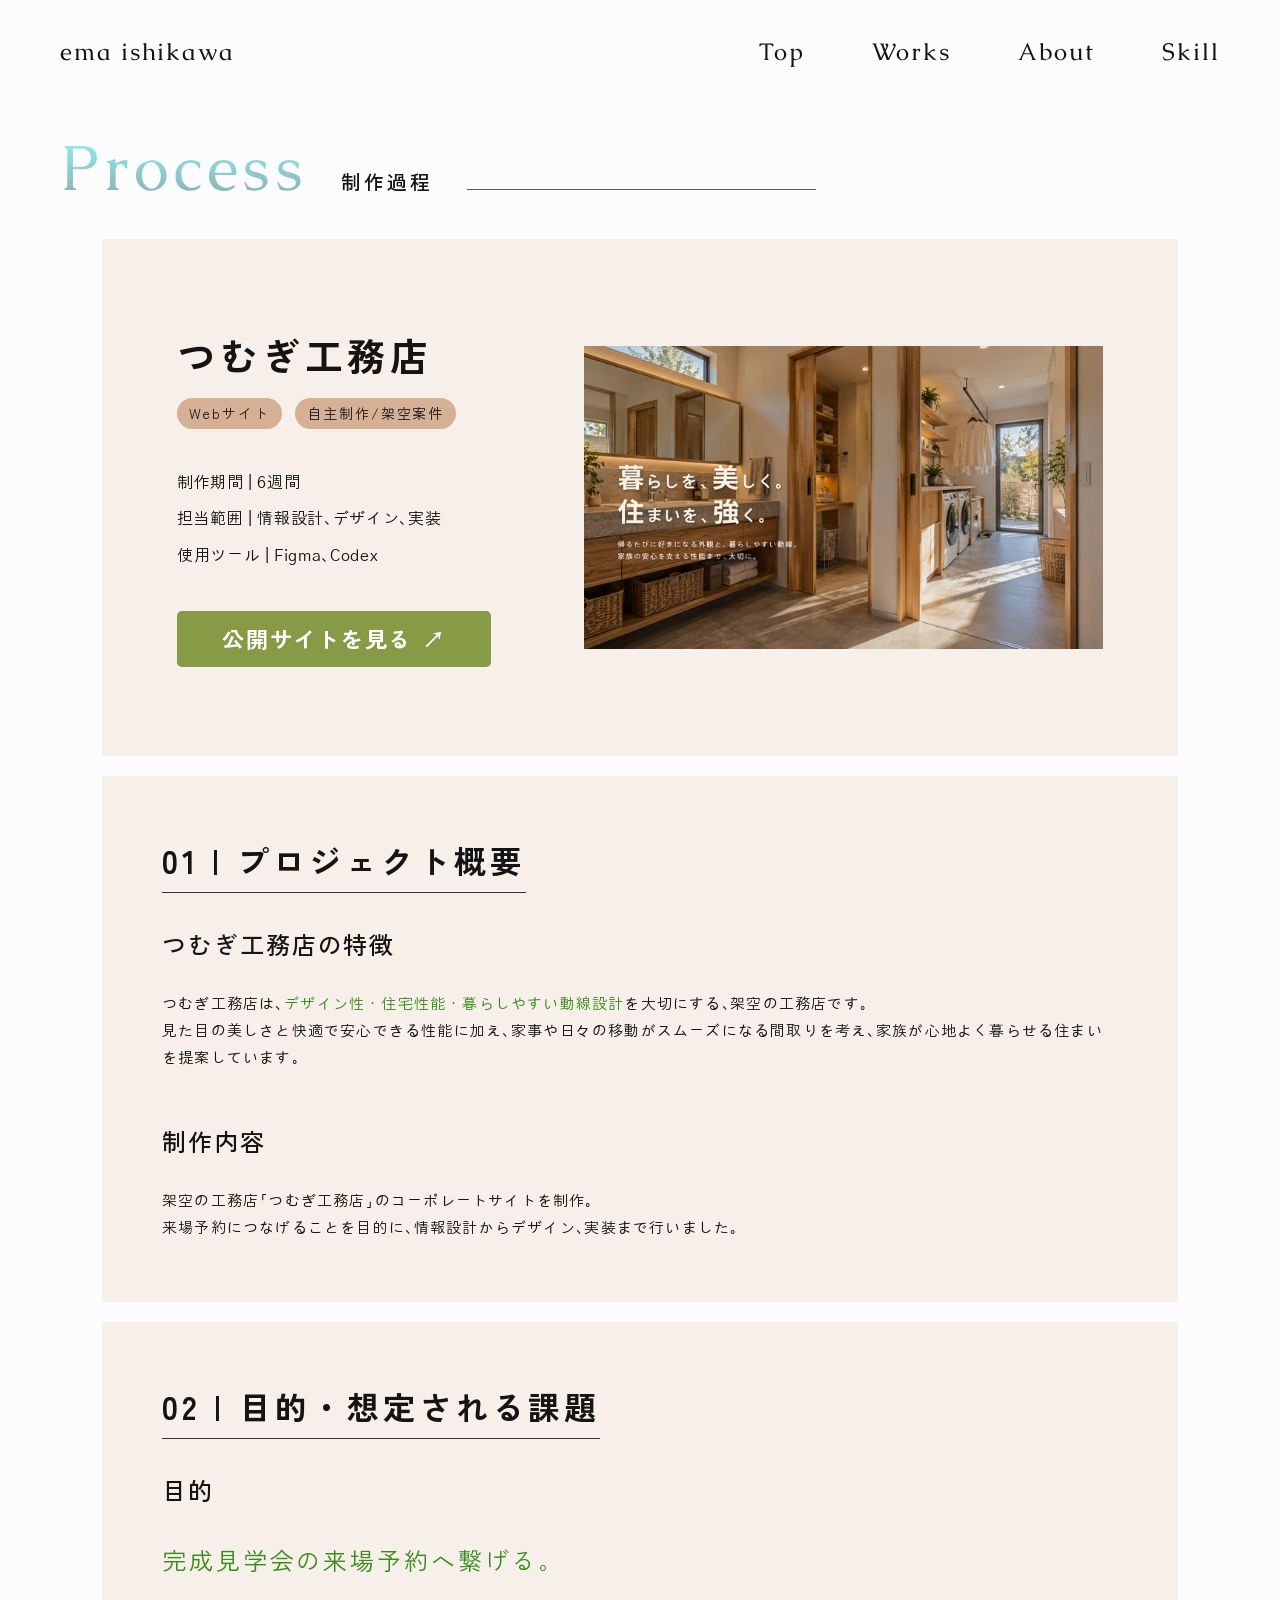
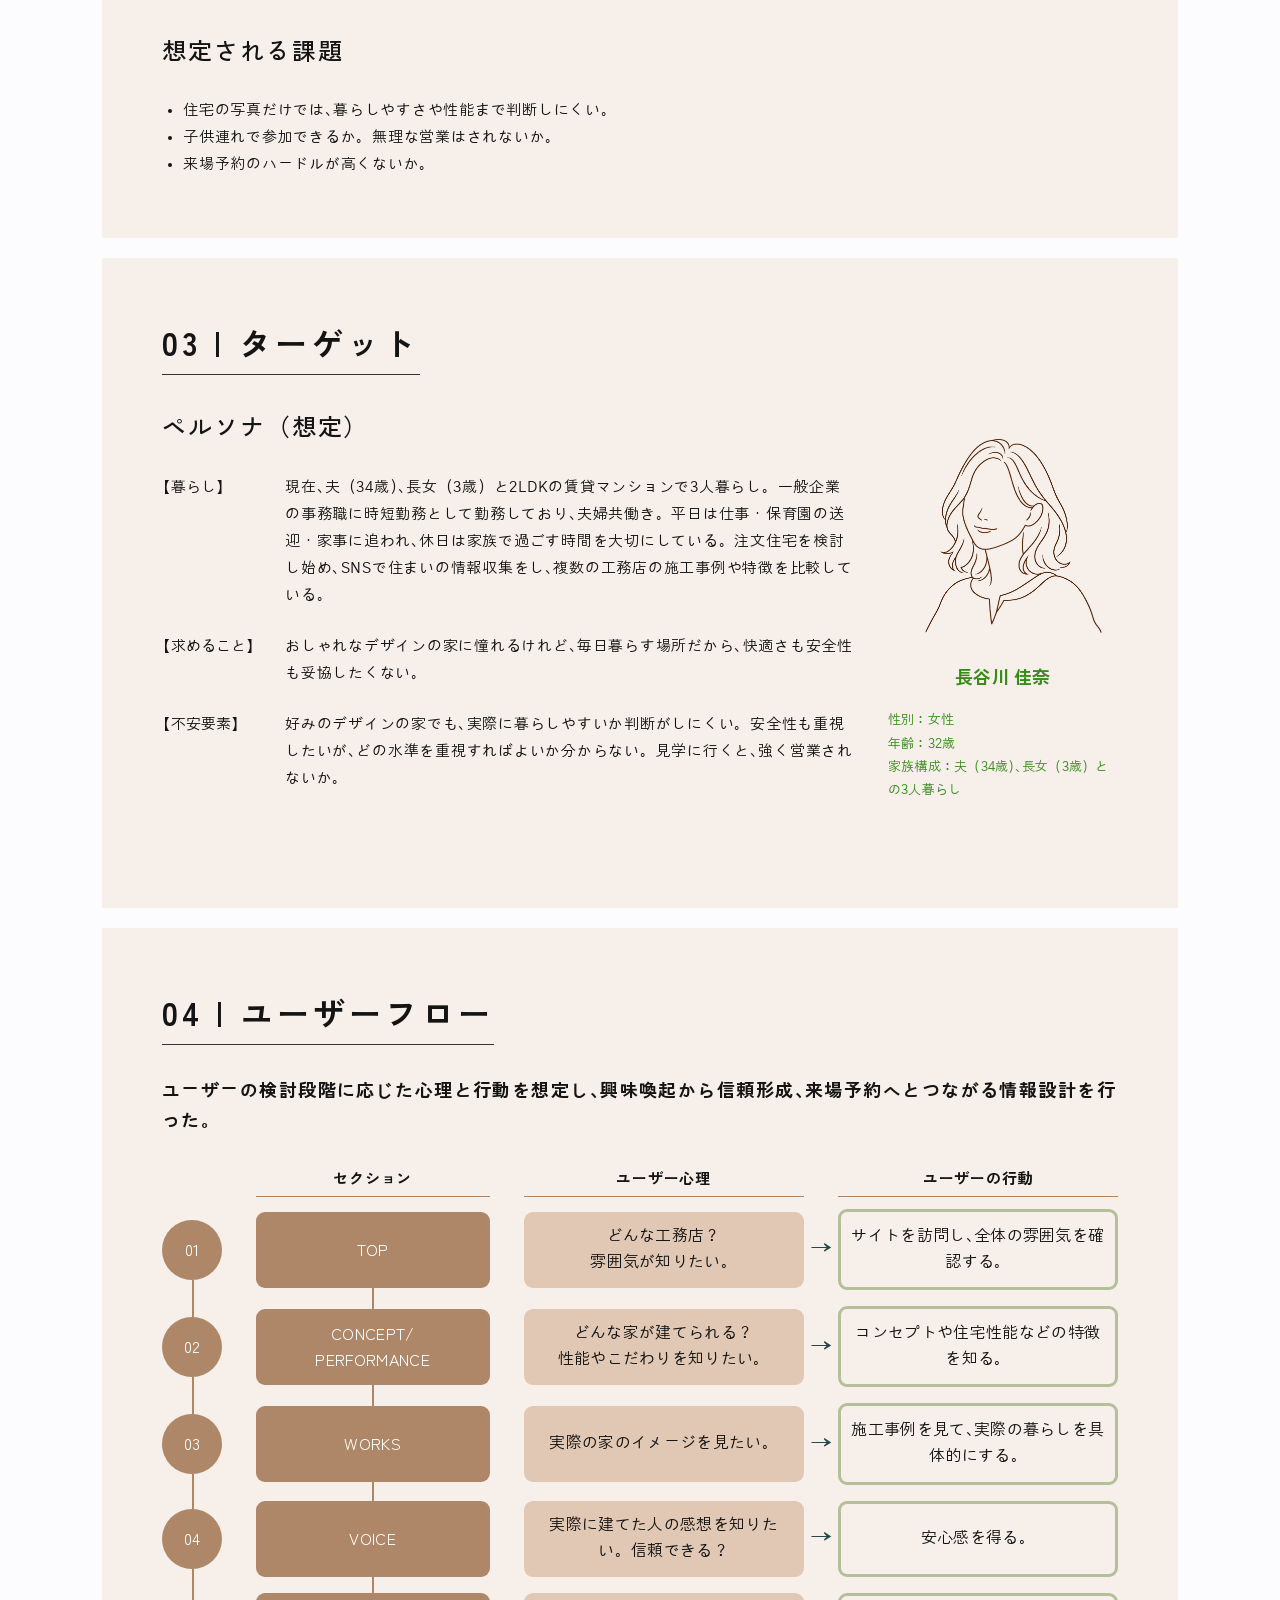
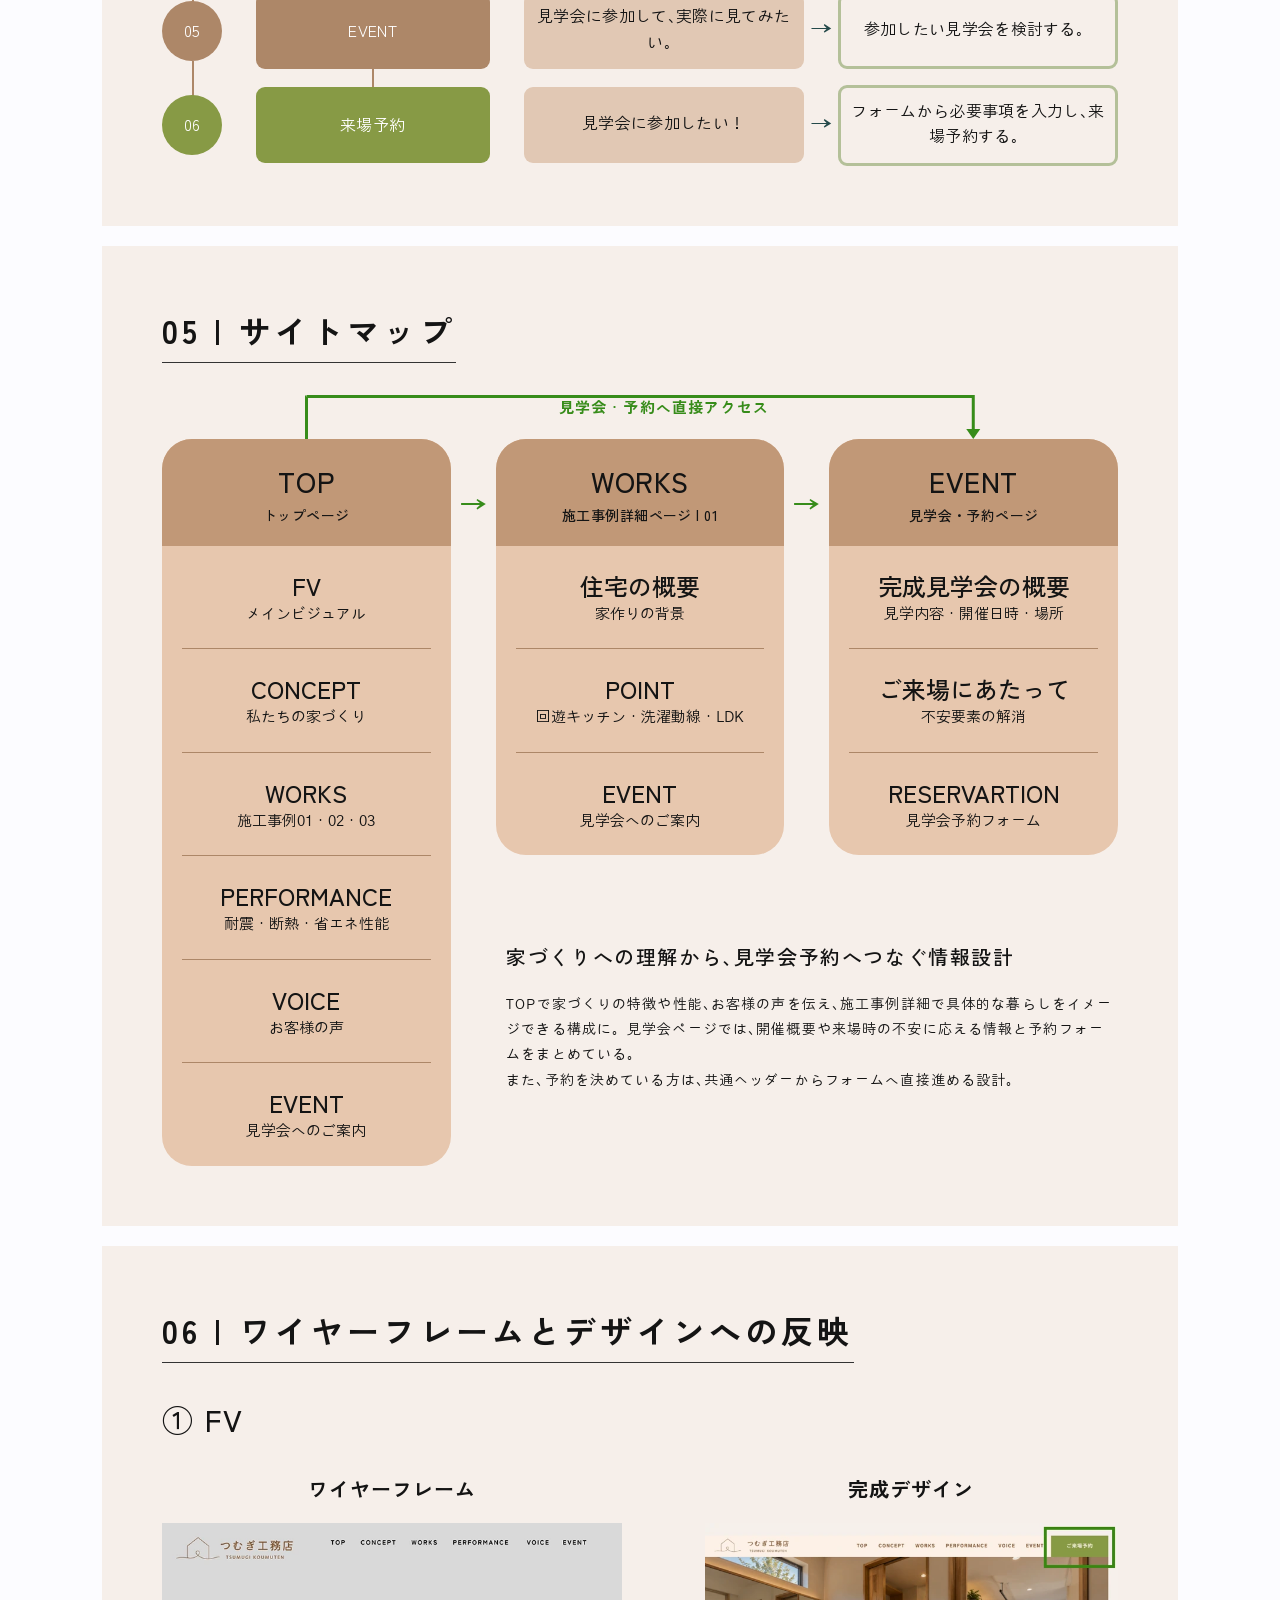
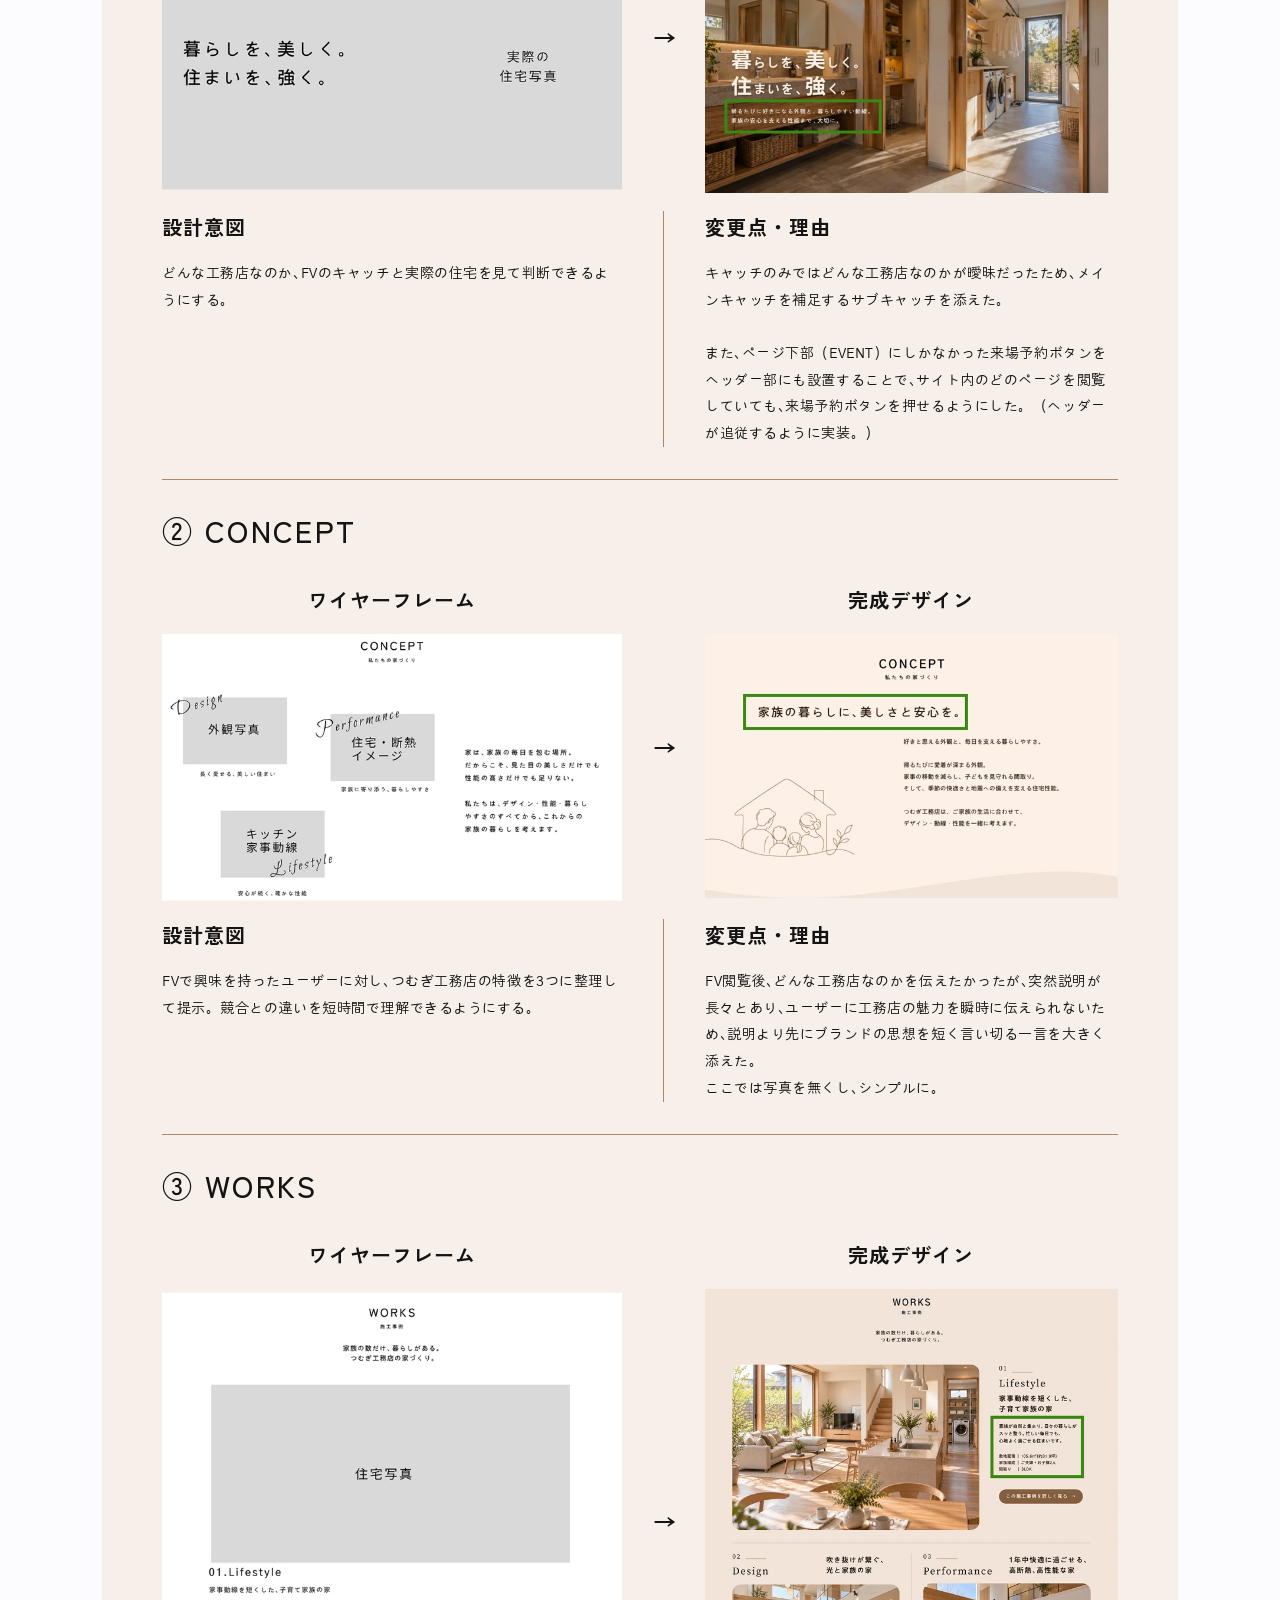
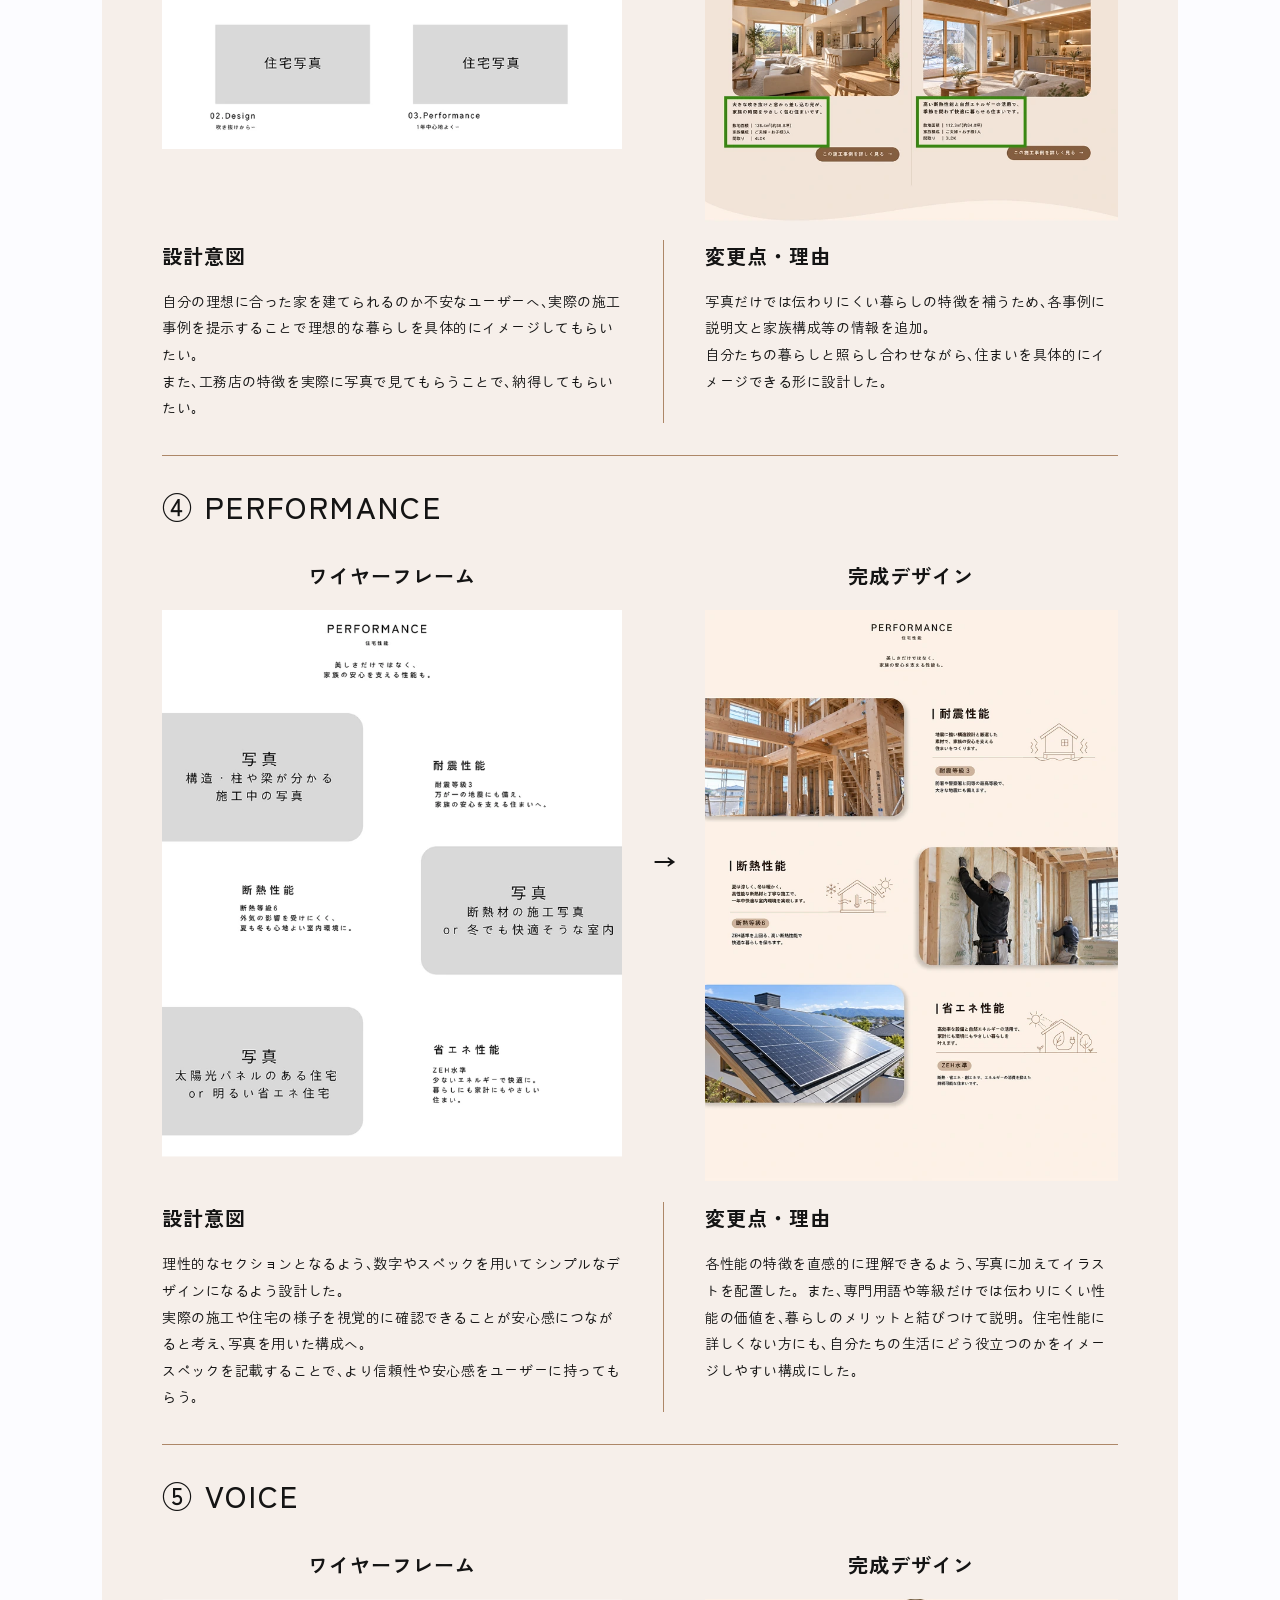
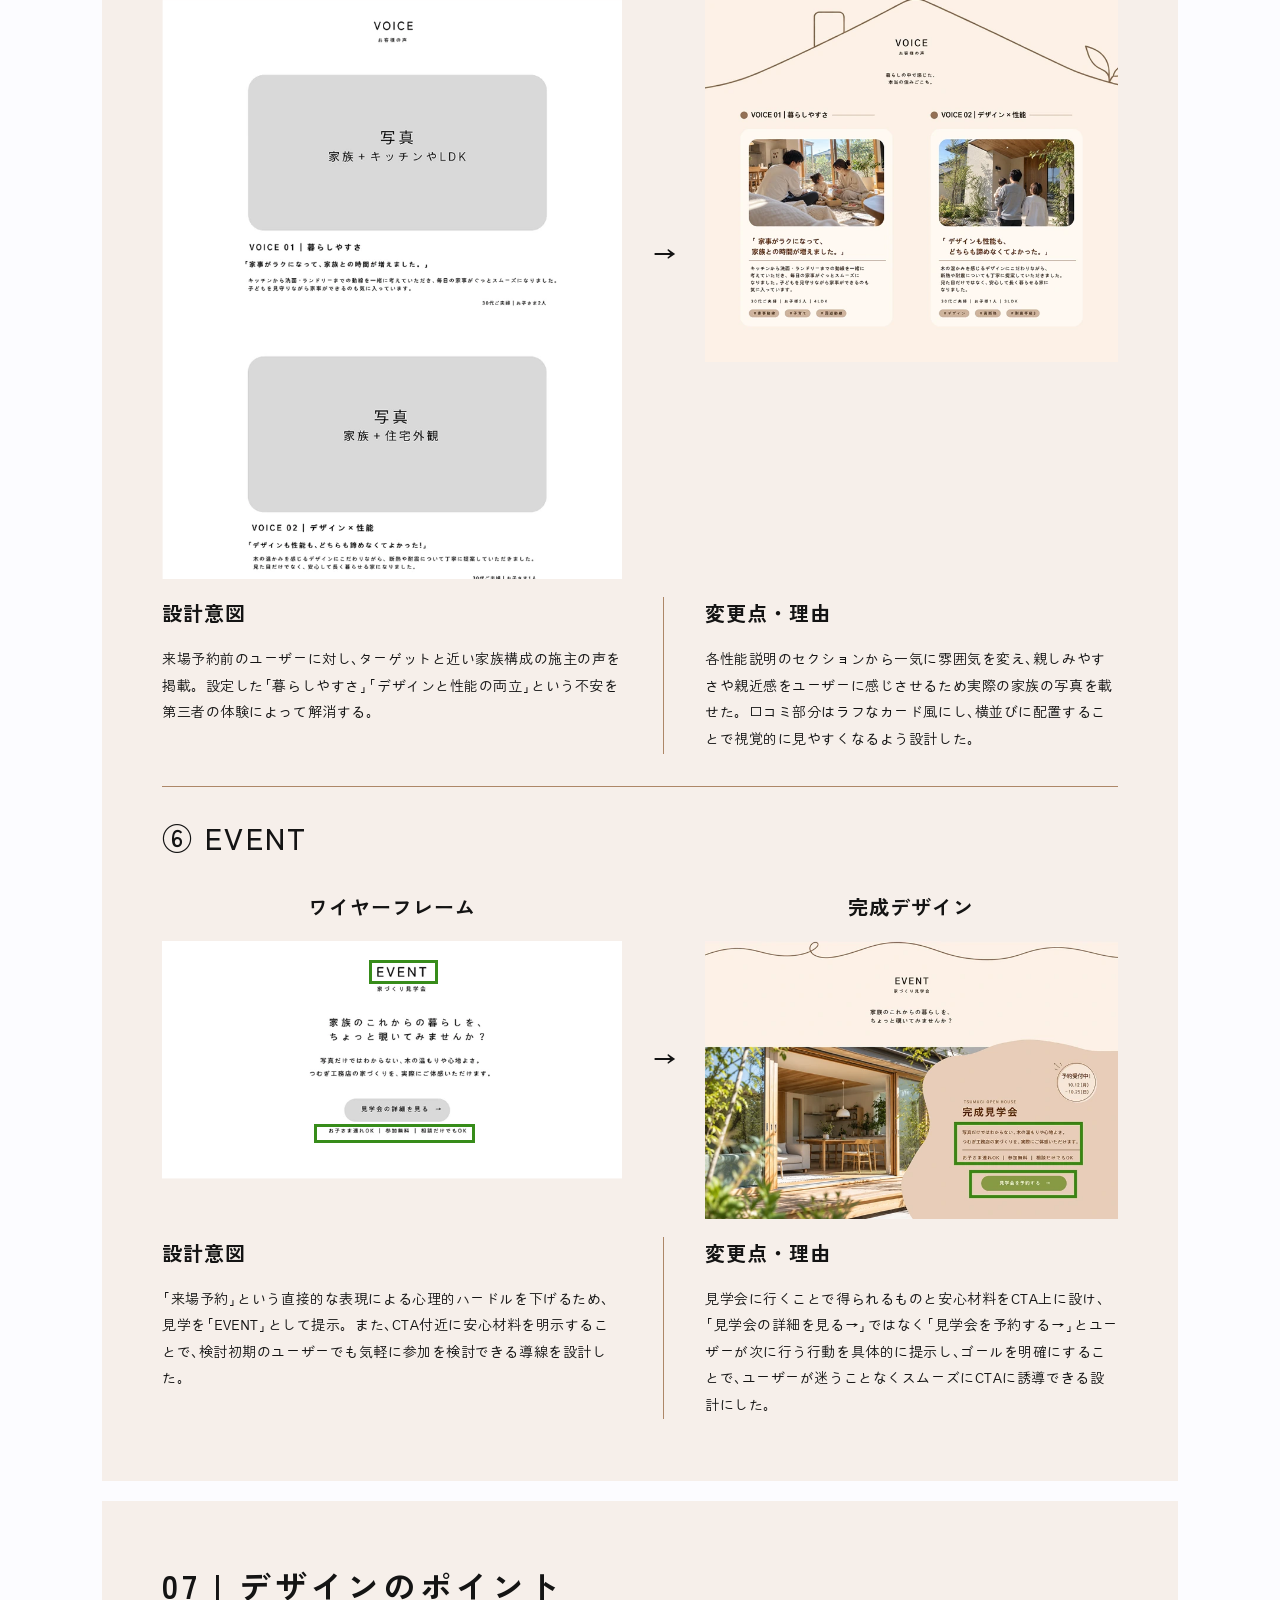
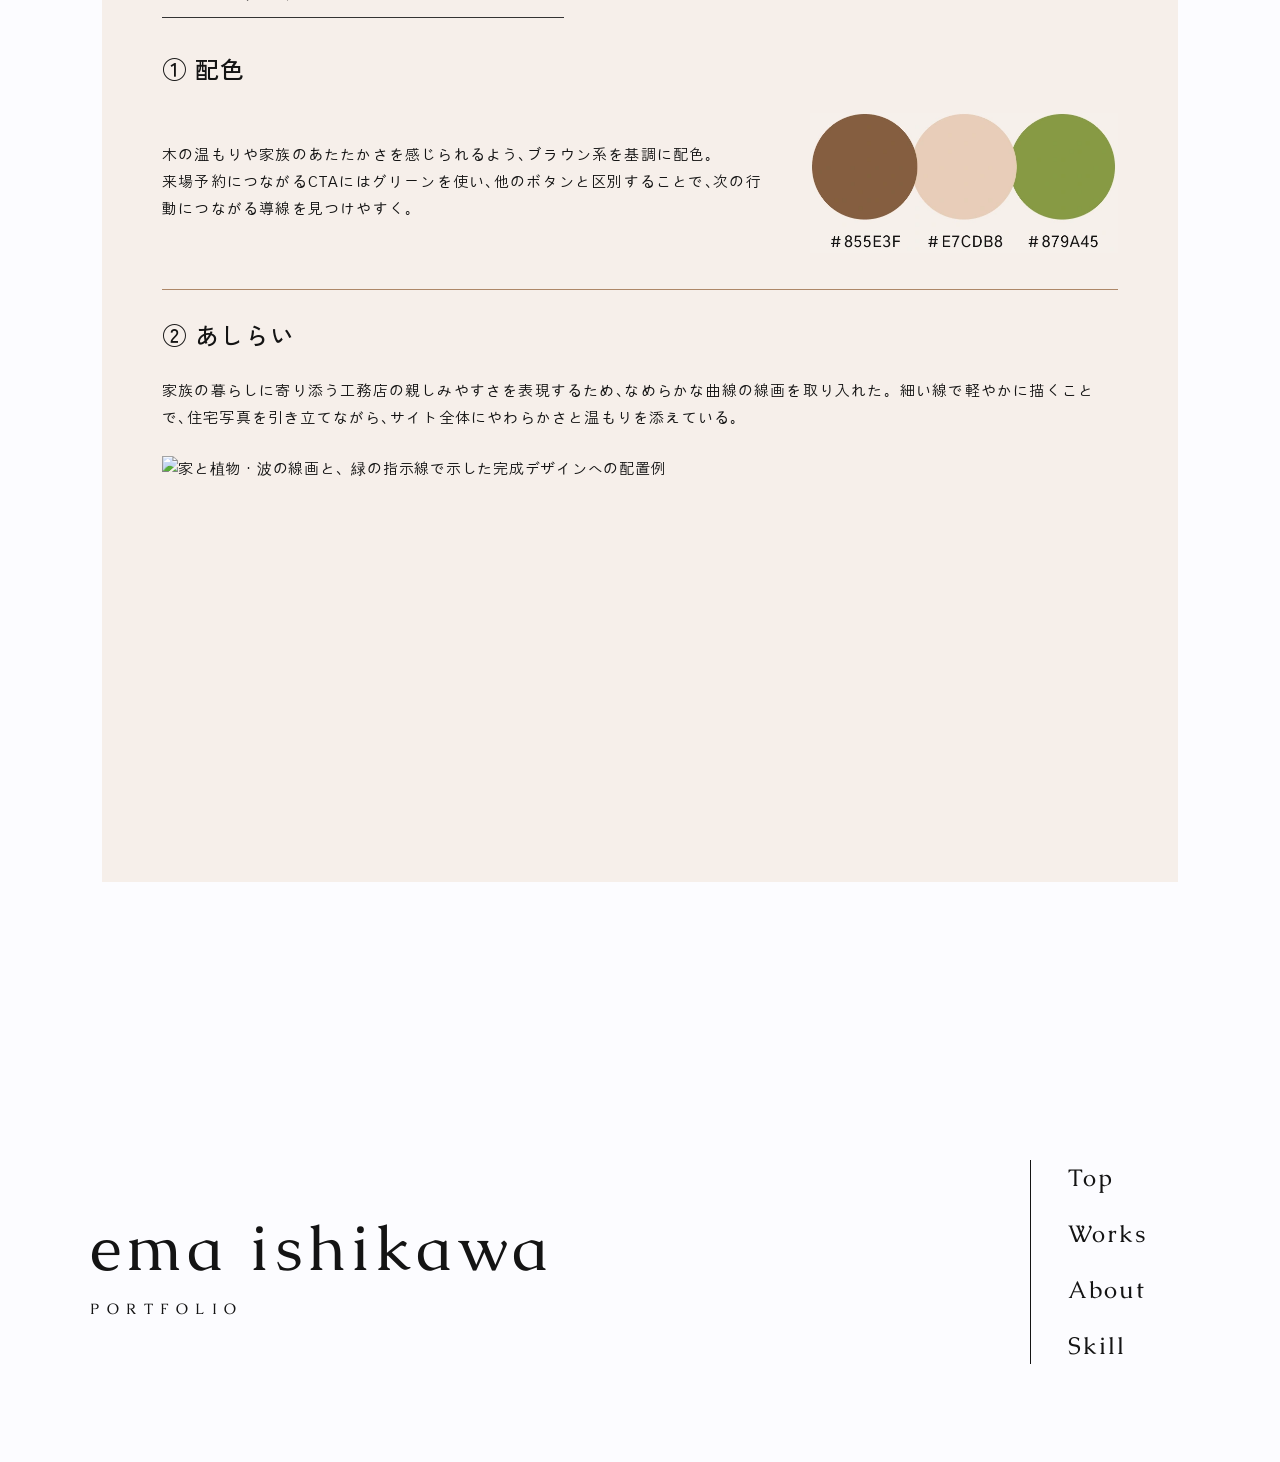
==== works/tsumugi.html @ f3f1e0fd "Publish ema ishikawa portfolio with responsive works and FV animations" ====
<!doctype html>
<html lang="ja">
<head>
<meta charset="utf-8"><meta name="viewport" content="width=device-width,initial-scale=1"><meta name="color-scheme" content="light"><title>つむぎ工務店 | ema ishikawa</title><meta name="description" content="つむぎ工務店の制作過程。制作目的、ターゲット、情報設計、デザインのポイントをご紹介します。"><link rel="icon" href="../favicon.svg" type="image/svg+xml"><link rel="stylesheet" href="../css/fonts.css"><link rel="stylesheet" href="../css/style.css?v=comma-verified-20261028"><link rel="stylesheet" href="../css/tsumugi-fixes.css?v=palette-responsive-20261028"><script src="../js/main.js" defer></script>
<link rel="stylesheet" href="../css/process-diagrams.css?v=arrow-20261110"><script src="../js/process-diagrams.js?v=arrow-20261110" defer></script>
</head>
<body class="detail tsumugi-page" id="top">
<a class="skip-link" href="#main">本文へ移動</a>
<header class="site-header">
<a class="wordmark" href="../index.html">ema ishikawa</a><button class="menu-toggle" type="button" aria-expanded="false" aria-controls="primary-nav"><span></span><span></span><span class="visually-hidden">メニューを開く</span></button>
<nav class="header-nav" id="primary-nav" aria-label="メインナビゲーション">
<a href="../index.html#top">Top</a><a href="../index.html#works">Works</a><a href="../index.html#about">About</a><a href="../index.html#skill">Skill</a>
</nav>
</header>
<main id="main">
<h1 class="section-title"><span>Process</span><small>制作過程</small></h1>
<div class="process-stack">
<section class="project-intro">
<div>
<h2>つむぎ工務店</h2>
<div class="tags">
<span>Webサイト</span><span>自主制作/架空案件</span>
</div>
<div class="intro-facts">
<p>制作期間 | 6週間</p><p>担当範囲 | 情報設計<span class="jp-comma">、</span>デザイン<span class="jp-comma">、</span>実装</p><p>使用ツール | Figma<span class="jp-comma">、</span>Codex</p>
</div>
<a class="solid-button" href="https://madebyema.github.io/tsumugi/" target="_blank" rel="noopener noreferrer">公開サイトを見る <span aria-hidden="true">↗</span><span class="visually-hidden">（新しいタブで開きます）</span></a>
</div>
<img src="../assets/web/tsumugi-15.webp" srcset="../assets/web/tsumugi-15-700.webp 700w, ../assets/web/tsumugi-15.webp 1030w" sizes="(max-width: 767px) 82vw, 515px" width="1030" height="600" alt="つむぎ工務店のメインビジュアル" class="" loading="eager" decoding="async" fetchpriority="high">
</section>
<section class="process-card ">
<h2 class="card-title">01 | プロジェクト概要</h2><h3>つむぎ工務店の特徴</h3><p>つむぎ工務店は<span class="jp-comma">、</span><em>デザイン性・住宅性能・暮らしやすい動線設計</em>を大切にする<span class="jp-comma">、</span>架空の工務店です。<br>見た目の美しさと快適で安心できる性能に加え<span class="jp-comma">、</span>家事や日々の移動がスムーズになる間取りを考え<span class="jp-comma">、</span>家族が心地よく暮らせる住まいを提案しています。</p><h3>制作内容</h3><p>架空の工務店「つむぎ工務店」のコーポレートサイトを制作。<br>来場予約につなげることを目的に<span class="jp-comma">、</span>情報設計からデザイン<span class="jp-comma">、</span>実装まで行いました。</p>
</section>
<section class="process-card ">
<h2 class="card-title">02 | 目的・想定される課題</h2><h3>目的</h3><p class="purpose">完成見学会の来場予約へ繋げる。</p><h3>想定される課題</h3>
<ul>
<li>住宅の写真だけでは<span class="jp-comma">、</span>暮らしやすさや性能まで判断しにくい。</li><li>子供連れで参加できるか。無理な営業はされないか。</li><li>来場予約のハードルが高くないか。</li>
</ul>
</section>
<section class="process-card target-persona">
<h2 class="card-title">03 | ターゲット</h2><h3>ペルソナ（想定）</h3>
<div class="persona">
<dl>
<div>
<dt>【暮らし】</dt><dd>現在<span class="jp-comma">、</span>夫（34歳）<span class="jp-comma jp-comma-after-close">、</span>長女（3歳）と2LDKの賃貸マンションで3人暮らし。一般企業の事務職に時短勤務として勤務しており<span class="jp-comma">、</span>夫婦共働き。平日は仕事・保育園の送迎・家事に追われ<span class="jp-comma">、</span>休日は家族で過ごす時間を大切にしている。注文住宅を検討し始め<span class="jp-comma">、</span>SNSで住まいの情報収集をし<span class="jp-comma">、</span>複数の工務店の施工事例や特徴を比較している。</dd>
</div>
<div>
<dt>【求めること】</dt><dd>おしゃれなデザインの家に憧れるけれど<span class="jp-comma">、</span>毎日暮らす場所だから<span class="jp-comma">、</span>快適さも安全性も妥協したくない。</dd>
</div>
<div>
<dt>【不安要素】</dt><dd>好みのデザインの家でも<span class="jp-comma">、</span>実際に暮らしやすいか判断がしにくい。安全性も重視したいが<span class="jp-comma">、</span>どの水準を重視すればよいか分からない。見学に行くと<span class="jp-comma">、</span>強く営業されないか。</dd>
</div>
</dl>
<figure>
<img src="../assets/web/tsumugi-14.webp" width="458" height="426" alt="長谷川 佳奈のペルソナイラスト" class="" loading="lazy" decoding="async"><figcaption><strong>長谷川 佳奈</strong><span>性別：女性</span><span>年齢：32歳</span><span>家族構成：夫（34歳）<span class="jp-comma jp-comma-after-close">、</span>長女（3歳）との3人暮らし</span></figcaption>
</figure>
</div>
</section>
<section class="process-card ">
<h2 class="card-title">04 | ユーザーフロー</h2><p class="lead">ユーザーの検討段階に応じた心理と行動を想定し<span class="jp-comma">、</span>興味喚起から信頼形成<span class="jp-comma">、</span>来場予約へとつながる情報設計を行った。</p>
<div class="flow" aria-label="ユーザーフロー">
<div class="flow-head">
<span></span><span>セクション</span><span>ユーザー心理</span><span>ユーザーの行動</span>
</div>
<ol>
<li><span class="flow-number">01</span>
<div class="flow-section">
<small>セクション</small>TOP
</div>
<div class="flow-mind">
<small>ユーザー心理</small>どんな工務店？<br>雰囲気が知りたい。
</div>
<div class="flow-action">
<small>ユーザーの行動</small><span class="jp-text-run">サイトを訪問し<span class="jp-comma">、</span>全体の雰囲気を確認する。
</span></div>
</li><li><span class="flow-number">02</span>
<div class="flow-section">
<small>セクション</small>CONCEPT/<br>PERFORMANCE
</div>
<div class="flow-mind">
<small>ユーザー心理</small>どんな家が建てられる？<br>性能やこだわりを知りたい。
</div>
<div class="flow-action">
<small>ユーザーの行動</small>コンセプトや住宅性能などの特徴を知る。
</div>
</li><li><span class="flow-number">03</span>
<div class="flow-section">
<small>セクション</small>WORKS
</div>
<div class="flow-mind">
<small>ユーザー心理</small>実際の家のイメージを見たい。
</div>
<div class="flow-action">
<small>ユーザーの行動</small><span class="jp-text-run">施工事例を見て<span class="jp-comma">、</span>実際の暮らしを具体的にする。
</span></div>
</li><li><span class="flow-number">04</span>
<div class="flow-section">
<small>セクション</small>VOICE
</div>
<div class="flow-mind">
<small>ユーザー心理</small>実際に建てた人の感想を知りたい。信頼できる？
</div>
<div class="flow-action">
<small>ユーザーの行動</small>安心感を得る。
</div>
</li><li><span class="flow-number">05</span>
<div class="flow-section">
<small>セクション</small>EVENT
</div>
<div class="flow-mind">
<small>ユーザー心理</small><span class="jp-text-run">見学会に参加して<span class="jp-comma">、</span>実際に見てみたい。
</span></div>
<div class="flow-action">
<small>ユーザーの行動</small>参加したい見学会を検討する。
</div>
</li><li><span class="flow-number">06</span>
<div class="flow-section">
<small>セクション</small>来場予約
</div>
<div class="flow-mind">
<small>ユーザー心理</small>見学会に参加したい！
</div>
<div class="flow-action">
<small>ユーザーの行動</small><span class="jp-text-run">フォームから必要事項を入力し<span class="jp-comma">、</span>来場予約する。
</span></div>
</li>
</ol>
</div>
</section>
<section class="process-card ">
<h2 class="card-title">05 | サイトマップ</h2><p class="direct-route">見学会・予約へ直接アクセス</p>
<div class="sitemap">
<section class="map-page">
<h3>TOP<small>トップページ</small></h3>
<ul>
<li><strong>FV</strong><span>メインビジュアル</span></li><li><strong>CONCEPT</strong><span>私たちの家づくり</span></li><li><strong>WORKS</strong><span>施工事例01・02・03</span></li><li><strong>PERFORMANCE</strong><span>耐震・断熱・省エネ性能</span></li><li><strong>VOICE</strong><span>お客様の声</span></li><li><strong>EVENT</strong><span>見学会へのご案内</span></li>
</ul>
</section>
<section class="map-page">
<h3>WORKS<small>施工事例詳細ページ | 01</small></h3>
<ul>
<li><strong>住宅の概要</strong><span>家作りの背景</span></li><li><strong>POINT</strong><span>回遊キッチン・洗濯動線・LDK</span></li><li><strong>EVENT</strong><span>見学会へのご案内</span></li>
</ul>
</section>
<section class="map-page">
<h3>EVENT<small>見学会・予約ページ</small></h3>
<ul>
<li><strong>完成見学会の概要</strong><span>見学内容・開催日時・場所</span></li><li><strong>ご来場にあたって</strong><span>不安要素の解消</span></li><li><strong>RESERVARTION</strong><span>見学会予約フォーム</span></li>
</ul>
</section>
</div>
<div class="map-explanation">
<h3>家づくりへの理解から<span class="jp-comma">、</span>見学会予約へつなぐ情報設計</h3><p>TOPで家づくりの特徴や性能<span class="jp-comma">、</span>お客様の声を伝え<span class="jp-comma">、</span>施工事例詳細で具体的な暮らしをイメージできる構成に。見学会ページでは<span class="jp-comma">、</span>開催概要や来場時の不安に応える情報と予約フォームをまとめている。<br>また<span class="jp-comma">、</span>予約を決めている方は<span class="jp-comma">、</span>共通ヘッダーからフォームへ直接進める設計。</p>
</div>
</section>
<section class="process-card comparisons">
<h2 class="card-title">06 | ワイヤーフレームとデザインへの反映</h2>
<section class="comparison">
<h3>① FV</h3>
<div class="comparison-grid">
<div class="compare-wire">
<h4>ワイヤーフレーム</h4><a class="image-zoom" href="../assets/web/tsumugi-5.webp" target="_blank" rel="noopener" aria-label="FVのワイヤーフレームを拡大（新しいタブ）"><img src="../assets/web/tsumugi-5.webp" srcset="../assets/web/tsumugi-5-700.webp 700w, ../assets/web/tsumugi-5.webp 920w" sizes="(max-width: 767px) 82vw, 460px" width="920" height="533" alt="FVのワイヤーフレーム" class="" loading="lazy" decoding="async"></a>
</div>
<div class="compare-design">
<h4>完成デザイン</h4><a class="image-zoom" href="../assets/web/tsumugi-4.webp" target="_blank" rel="noopener" aria-label="FVの完成デザインを拡大（新しいタブ）"><img src="../assets/web/tsumugi-4.webp" srcset="../assets/web/tsumugi-4-700.webp 700w, ../assets/web/tsumugi-4.webp 846w" sizes="(max-width: 767px) 82vw, 415px" width="846" height="554" alt="FVの完成デザイン" class="" loading="lazy" decoding="async"></a>
</div>
<div class="compare-intent">
<h4>設計意図</h4><p>どんな工務店なのか<span class="jp-comma">、</span>FVのキャッチと実際の住宅を見て判断できるようにする。</p>
</div>
<div class="compare-reason">
<h4>変更点・理由</h4><p>キャッチのみではどんな工務店なのかが曖昧だったため<span class="jp-comma">、</span>メインキャッチを補足するサブキャッチを添えた。<br><br>また<span class="jp-comma">、</span>ページ下部（EVENT）にしかなかった来場予約ボタンをヘッダー部にも設置することで<span class="jp-comma">、</span>サイト内のどのページを閲覧していても<span class="jp-comma">、</span>来場予約ボタンを押せるようにした。（ヘッダーが追従するように実装。）</p>
</div>
</div>
</section>
<section class="comparison">
<h3>② CONCEPT</h3>
<div class="comparison-grid">
<div class="compare-wire">
<h4>ワイヤーフレーム</h4><a class="image-zoom" href="../assets/web/tsumugi-1.webp" target="_blank" rel="noopener" aria-label="CONCEPTのワイヤーフレームを拡大（新しいタブ）"><img src="../assets/web/tsumugi-1.webp" srcset="../assets/web/tsumugi-1-700.webp 700w, ../assets/web/tsumugi-1.webp 920w" sizes="(max-width: 767px) 82vw, 460px" width="920" height="533" alt="CONCEPTのワイヤーフレーム" class="" loading="lazy" decoding="async"></a>
</div>
<div class="compare-design">
<h4>完成デザイン</h4><a class="image-zoom" href="../assets/web/tsumugi-0.webp" target="_blank" rel="noopener" aria-label="CONCEPTの完成デザインを拡大（新しいタブ）"><img src="../assets/web/tsumugi-0.webp" srcset="../assets/web/tsumugi-0-700.webp 700w, ../assets/web/tsumugi-0.webp 826w" sizes="(max-width: 767px) 82vw, 415px" width="826" height="528" alt="CONCEPTの完成デザイン" class="" loading="lazy" decoding="async"></a>
</div>
<div class="compare-intent">
<h4>設計意図</h4><p>FVで興味を持ったユーザーに対し<span class="jp-comma">、</span>つむぎ工務店の特徴を3つに整理して提示。競合との違いを短時間で理解できるようにする。</p>
</div>
<div class="compare-reason">
<h4>変更点・理由</h4><p>FV閲覧後<span class="jp-comma">、</span>どんな工務店なのかを伝えたかったが<span class="jp-comma">、</span>突然説明が長々とあり<span class="jp-comma">、</span>ユーザーに工務店の魅力を瞬時に伝えられないため<span class="jp-comma">、</span>説明より先にブランドの思想を短く言い切る一言を大きく添えた。<br>ここでは写真を無くし<span class="jp-comma">、</span>シンプルに。</p>
</div>
</div>
</section>
<section class="comparison">
<h3>③ WORKS</h3>
<div class="comparison-grid">
<div class="compare-wire">
<h4>ワイヤーフレーム</h4><a class="image-zoom" href="../assets/web/tsumugi-11.webp" target="_blank" rel="noopener" aria-label="WORKSのワイヤーフレームを拡大（新しいタブ）"><img src="../assets/web/tsumugi-11.webp" srcset="../assets/web/tsumugi-11-700.webp 700w, ../assets/web/tsumugi-11.webp 920w" sizes="(max-width: 767px) 82vw, 460px" width="920" height="920" alt="WORKSのワイヤーフレーム" class="" loading="lazy" decoding="async"></a>
</div>
<div class="compare-design">
<h4>完成デザイン</h4><a class="image-zoom" href="../assets/web/tsumugi-10.webp" target="_blank" rel="noopener" aria-label="WORKSの完成デザインを拡大（新しいタブ）"><img src="../assets/web/tsumugi-10.webp" srcset="../assets/web/tsumugi-10-700.webp 700w, ../assets/web/tsumugi-10.webp 822w" sizes="(max-width: 767px) 82vw, 415px" width="822" height="1060" alt="WORKSの完成デザイン" class="" loading="lazy" decoding="async"></a>
</div>
<div class="compare-intent">
<h4>設計意図</h4><p>自分の理想に合った家を建てられるのか不安なユーザーへ<span class="jp-comma">、</span>実際の施工事例を提示することで理想的な暮らしを具体的にイメージしてもらいたい。<br>また<span class="jp-comma">、</span>工務店の特徴を実際に写真で見てもらうことで<span class="jp-comma">、</span>納得してもらいたい。</p>
</div>
<div class="compare-reason">
<h4>変更点・理由</h4><p>写真だけでは伝わりにくい暮らしの特徴を補うため<span class="jp-comma">、</span>各事例に説明文と家族構成等の情報を追加。<br>自分たちの暮らしと照らし合わせながら<span class="jp-comma">、</span>住まいを具体的にイメージできる形に設計した。</p>
</div>
</div>
</section>
<section class="comparison">
<h3>④ PERFORMANCE</h3>
<div class="comparison-grid">
<div class="compare-wire">
<h4>ワイヤーフレーム</h4><a class="image-zoom" href="../assets/web/tsumugi-7.webp" target="_blank" rel="noopener" aria-label="PERFORMANCEのワイヤーフレームを拡大（新しいタブ）"><img src="../assets/web/tsumugi-7.webp" srcset="../assets/web/tsumugi-7-700.webp 700w, ../assets/web/tsumugi-7.webp 856w" sizes="(max-width: 767px) 82vw, 460px" width="856" height="1018" alt="PERFORMANCEのワイヤーフレーム" class="" loading="lazy" decoding="async"></a>
</div>
<div class="compare-design">
<h4>完成デザイン</h4><a class="image-zoom" href="../assets/web/tsumugi-6.webp" target="_blank" rel="noopener" aria-label="PERFORMANCEの完成デザインを拡大（新しいタブ）"><img src="../assets/web/tsumugi-6.webp" srcset="../assets/web/tsumugi-6-700.webp 700w, ../assets/web/tsumugi-6.webp 826w" sizes="(max-width: 767px) 82vw, 415px" width="826" height="1149" alt="PERFORMANCEの完成デザイン" class="" loading="lazy" decoding="async"></a>
</div>
<div class="compare-intent">
<h4>設計意図</h4><p>理性的なセクションとなるよう<span class="jp-comma">、</span>数字やスペックを用いてシンプルなデザインになるよう設計した。<br>実際の施工や住宅の様子を視覚的に確認できることが安心感につながると考え<span class="jp-comma">、</span>写真を用いた構成へ。<br>スペックを記載することで<span class="jp-comma">、</span>より信頼性や安心感をユーザーに持ってもらう。</p>
</div>
<div class="compare-reason">
<h4>変更点・理由</h4><p>各性能の特徴を直感的に理解できるよう<span class="jp-comma">、</span>写真に加えてイラストを配置した。また<span class="jp-comma">、</span>専門用語や等級だけでは伝わりにくい性能の価値を<span class="jp-comma">、</span>暮らしのメリットと結びつけて説明。住宅性能に詳しくない方にも<span class="jp-comma">、</span>自分たちの生活にどう役立つのかをイメージしやすい構成にした。</p>
</div>
</div>
</section>
<section class="comparison">
<h3>⑤ VOICE</h3>
<div class="comparison-grid">
<div class="compare-wire">
<h4>ワイヤーフレーム</h4><a class="image-zoom" href="../assets/web/tsumugi-9.webp" target="_blank" rel="noopener" aria-label="VOICEのワイヤーフレームを拡大（新しいタブ）"><img src="../assets/web/tsumugi-9.webp" srcset="../assets/web/tsumugi-9-700.webp 700w, ../assets/web/tsumugi-9.webp 856w" sizes="(max-width: 767px) 82vw, 460px" width="856" height="1080" alt="VOICEのワイヤーフレーム" class="" loading="lazy" decoding="async"></a>
</div>
<div class="compare-design">
<h4>完成デザイン</h4><a class="image-zoom" href="../assets/web/tsumugi-8.webp" target="_blank" rel="noopener" aria-label="VOICEの完成デザインを拡大（新しいタブ）"><img src="../assets/web/tsumugi-8.webp" srcset="../assets/web/tsumugi-8-700.webp 700w, ../assets/web/tsumugi-8.webp 826w" sizes="(max-width: 767px) 82vw, 415px" width="826" height="726" alt="VOICEの完成デザイン" class="" loading="lazy" decoding="async"></a>
</div>
<div class="compare-intent">
<h4>設計意図</h4><p>来場予約前のユーザーに対し<span class="jp-comma">、</span>ターゲットと近い家族構成の施主の声を掲載。設定した「暮らしやすさ」「デザインと性能の両立」という不安を第三者の体験によって解消する。</p>
</div>
<div class="compare-reason">
<h4>変更点・理由</h4><p>各性能説明のセクションから一気に雰囲気を変え<span class="jp-comma">、</span>親しみやすさや親近感をユーザーに感じさせるため実際の家族の写真を載せた。口コミ部分はラフなカード風にし<span class="jp-comma">、</span>横並びに配置することで視覚的に見やすくなるよう設計した。</p>
</div>
</div>
</section>
<section class="comparison">
<h3>⑥ EVENT</h3>
<div class="comparison-grid">
<div class="compare-wire">
<h4>ワイヤーフレーム</h4><a class="image-zoom" href="../assets/web/tsumugi-3.webp" target="_blank" rel="noopener" aria-label="EVENTのワイヤーフレームを拡大（新しいタブ）"><img src="../assets/web/tsumugi-3.webp" srcset="../assets/web/tsumugi-3-700.webp 700w, ../assets/web/tsumugi-3.webp 862w" sizes="(max-width: 767px) 82vw, 460px" width="862" height="447" alt="EVENTのワイヤーフレーム" class="" loading="lazy" decoding="async"><span class="design-highlight" aria-hidden="true" style="left:45%;top:8%;width:15%;height:10%"></span><span class="design-highlight" aria-hidden="true" style="left:33%;top:77%;width:35%;height:8%"></span></a>
</div>
<div class="compare-design">
<h4>完成デザイン</h4><a class="image-zoom" href="../assets/web/tsumugi-2.webp" target="_blank" rel="noopener" aria-label="EVENTの完成デザインを拡大（新しいタブ）"><img src="../assets/web/tsumugi-2.webp" srcset="../assets/web/tsumugi-2-700.webp 700w, ../assets/web/tsumugi-2.webp 826w" sizes="(max-width: 767px) 82vw, 415px" width="826" height="556" alt="EVENTの完成デザイン" class="" loading="lazy" decoding="async"></a>
</div>
<div class="compare-intent">
<h4>設計意図</h4><p>「来場予約」という直接的な表現による心理的ハードルを下げるため<span class="jp-comma">、</span>見学を「EVENT」として提示。また<span class="jp-comma">、</span>CTA付近に安心材料を明示することで<span class="jp-comma">、</span>検討初期のユーザーでも気軽に参加を検討できる導線を設計した。</p>
</div>
<div class="compare-reason">
<h4>変更点・理由</h4><p>見学会に行くことで得られるものと安心材料をCTA上に設け<span class="jp-comma">、</span>「見学会の詳細を見る→」ではなく「見学会を予約する→」とユーザーが次に行う行動を具体的に提示し<span class="jp-comma">、</span>ゴールを明確にすることで<span class="jp-comma">、</span>ユーザーが迷うことなくスムーズにCTAに誘導できる設計にした。</p>
</div>
</div>
</section>
</section>
<section class="process-card ">
<h2 class="card-title">07 | デザインのポイント</h2>
<section class="point">
<h3>① 配色</h3>
<div class="point-columns">
<div>
<p>木の温もりや家族のあたたかさを感じられるよう<span class="jp-comma">、</span>ブラウン系を基調に配色。<br>来場予約につながるCTAにはグリーンを使い<span class="jp-comma">、</span>他のボタンと区別することで<span class="jp-comma">、</span>次の行動につながる導線を見つけやすく。</p>
</div>
<div class="palette">
<img src="../assets/web/tsumugi-color.webp" class="palette-diagram" width="608" height="276" alt="配色：#855E3F、#E7CDB8、#879A45" loading="lazy" decoding="async">
</div>
</div>
</section>
<section class="point">
<h3>② あしらい</h3>
<p>家族の暮らしに寄り添う工務店の親しみやすさを表現するため<span class="jp-comma">、</span>なめらかな曲線の線画を取り入れた。細い線で軽やかに描くことで<span class="jp-comma">、</span>住宅写真を引き立てながら<span class="jp-comma">、</span>サイト全体にやわらかさと温もりを添えている。</p>
<img src="../assets/Process - つむぎ工務店/decoration set.png" width="1918" height="734" alt="家と植物・波の線画と、緑の指示線で示した完成デザインへの配置例" class="decoration-set" style="display:block;width:100%;height:auto;margin-top:24px" loading="lazy" decoding="async">
</section>
</section>
</div>
</main>
<footer class="site-footer">
<a class="footer-brand" href="../index.html"><span>ema ishikawa</span><small>PORTFOLIO</small></a>
<nav aria-label="フッターナビゲーション">
<a href="../index.html#top">Top</a><a href="../index.html#works">Works</a><a href="../index.html#about">About</a><a href="../index.html#skill">Skill</a>
</nav>
</footer>
</body>
</html>
---- css/fonts.css ----
@font-face {
  font-family: 'Caudex';
  font-style: normal;
  font-weight: 400;
  font-display: swap;
  src: url(../assets/fonts/caudex-0.ttf) format('truetype');
}
@font-face {
  font-family: 'Zen Kaku Gothic New';
  font-style: normal;
  font-weight: 400;
  font-display: swap;
  src: url(../assets/fonts/zen-0.ttf) format('truetype');
}
@font-face {
  font-family: 'Zen Kaku Gothic New';
  font-style: normal;
  font-weight: 500;
  font-display: swap;
  src: url(../assets/fonts/zen-1.ttf) format('truetype');
}
@font-face {
  font-family: 'Zen Kaku Gothic New';
  font-style: normal;
  font-weight: 700;
  font-display: swap;
  src: url(../assets/fonts/zen-2.ttf) format('truetype');
}
@font-face {
  font-family: 'Gothic A1';
  font-style: normal;
  font-weight: 400;
  font-display: swap;
  src: url(../assets/fonts/gothic-0.ttf) format('truetype');
}
@font-face {
  font-family: 'Gothic A1';
  font-style: normal;
  font-weight: 500;
  font-display: swap;
  src: url(../assets/fonts/gothic-1.ttf) format('truetype');
}
@font-face {
  font-family: 'Gothic A1';
  font-style: normal;
  font-weight: 700;
  font-display: swap;
  src: url(../assets/fonts/gothic-2.ttf) format('truetype');
}
---- css/style.css ----
:root {
  --ink:#141414;
  --muted:#595959;
  --paper:#fcfcff;
  --aqua:#82bbc0;
  --teal:#087f7f;
  --card:#eef4f4;
  --accent:#bc8000;
  --line:#439ba5;
  --gutter:60px;
  --serif:'Caudex','Times New Roman',serif;
  --sans:'Zen Kaku Gothic New','Hiragino Kaku Gothic ProN','Yu Gothic',sans-serif;
  --body:'Gothic A1','Zen Kaku Gothic New','Hiragino Kaku Gothic ProN',sans-serif
}
* {
  box-sizing:border-box
}
html {
  scroll-behavior:smooth;
  scroll-padding-top:30px
}
body {
  margin:0;
  color:var(--ink);
  background:white;
  font-family:var(--body);
  font-weight:500;
  font-size:15px;
  line-height:1.8;
  letter-spacing:.05em
}
body.home,body.tsumugi-page {
  background:var(--paper)
}
img {
  display:block;
  max-width:100%;
  height:auto
}
a {
  color:inherit;
  text-decoration:none
}
button {
  font:inherit
}
a,button {
  -webkit-tap-highlight-color:transparent
}
a:focus-visible,button:focus-visible {
  outline:3px solid var(--teal);
  outline-offset:6px
}
a:hover img {
  opacity:.9
}
a img {
  transition:opacity .2s
}
h1,h2,h3,h4,p,figure {
  margin:0
}
h1,h2,h3,h4 {
  font-family:var(--sans)
}
p+p {
  margin-top:1.6em
}
ul {
  margin:0;
  padding-left:1.4em
}
dl,dd {
  margin:0
}
em {
  font-style:normal;
  color:var(--accent)
}
.visually-hidden {
  position:absolute;
  width:1px;
  height:1px;
  overflow:hidden;
  clip-path:inset(50%);
  white-space:nowrap
}
.skip-link {
  position:absolute;
  left:20px;
  top:-100px;
  background:white;
  padding:10px;
  z-index:10
}
.skip-link:focus {
  top:10px
}
.site-header {
  max-width:1440px;
  margin:auto;
  height:103px;
  padding:0 var(--gutter);
  display:flex;
  align-items:center;
  justify-content:space-between;
  position:relative;
  z-index:3;
  font-family:var(--serif);
  font-size:24px;
  letter-spacing:.08em;
  line-height:1.3
}
.wordmark {
  white-space:nowrap
}
.header-nav {
  display:flex;
  gap:67px
}
.header-nav a,.site-footer nav a {
  position:relative
}
.header-nav a:after,.site-footer nav a:after {
  content:'';
  position:absolute;
  bottom:-5px;
  left:0;
  width:100%;
  height:1px;
  background:var(--aqua);
  transform:scaleX(0);
  transform-origin:left;
  transition:transform .2s
}
.header-nav a:hover:after,.site-footer nav a:hover:after {
  transform:scaleX(1)
}
.menu-toggle {
  display:none
}
.section-shell {
  max-width:1440px;
  margin-inline:auto;
  padding-inline:var(--gutter)
}
.section-title {
  display:flex;
  align-items:baseline;
  gap:34px;
  margin:20px auto 34px;
  max-width:1320px;
  line-height:1.35;
  font-weight:400
}
.section-title>span {
  font-family:var(--serif);
  font-size:64px;
  letter-spacing:.07em;
  background:linear-gradient(#92faff,#8aa3a4);
  background-clip:text;
  -webkit-text-fill-color:transparent;
  color:#82bbc0
}
.section-title>small {
  font-family:var(--sans);
  font-size:20px;
  font-weight:500;
  letter-spacing:.15em;
  white-space:nowrap
}
.section-title:after {
  content:'';
  height:1px;
  width:349px;
  background:#595959;
  flex-shrink:1
}
.site-footer {
  max-width:1440px;
  min-height:400px;
  margin:180px auto 0;
  padding:50px 90px;
  display:flex;
  align-items:center;
  justify-content:space-between;
  gap:60px
}
.footer-brand {
  display:flex;
  flex-direction:column;
  font-family:var(--serif);
  line-height:1.3
}
.footer-brand>span {
  font-size:64px;
  letter-spacing:.08em
}
.footer-brand>small {
  font-size:15px;
  letter-spacing:.5em;
  margin-top:10px
}
.site-footer nav {
  display:flex;
  flex-direction:column;
  border-left:1.5px solid var(--ink);
  padding-left:37px;
  gap:20px;
  font-family:var(--serif);
  font-size:24px;
  letter-spacing:.08em;
  line-height:1.5;
  min-width:160px
}
.home .site-header {
  position:absolute;
  inset:0 0 auto
}
.hero {
  position:relative;
  max-width:1440px;
  height:900px;
  margin:auto;
  isolation:isolate;
  display:flex;
  align-items:center
}
.hero-image {
  position:absolute;
  inset:0;
  z-index:-1;
  width:100%;
  height:auto
}
.hero h1 {
  font-family:'Yu Mincho','Hiragino Mincho ProN',serif;
  font-size:60px;
  font-weight:400;
  letter-spacing:.14em;
  line-height:1.55;
  margin:0 0 0 170px;
  transform:translateY(-12px)
}
.hero-label {
  position:absolute;
  left:60px;
  top:164px;
  writing-mode:vertical-rl;
  font-family:var(--serif);
  font-size:20px;
  letter-spacing:.2em;
  display:flex;
  align-items:center;
  gap:26px;
  line-height:1
}
.hero-label:before,.hero-label:after {
  content:'';
  height:75px;
  width:1px;
  background:#595959
}
.hero-label:after {
  height:115px
}
.works>.section-title {
  margin:42px 0 64px
}
.work {
  display:grid;
  grid-template-columns:minmax(0,837fr) minmax(0,430fr);
  gap:52px;
  align-items:center
}
.work-image {
  min-width:0
}
.work-image img {
  width:100%
}
.work-copy {
  min-width:0
}
.work-category {
  font-size:24px;
  line-height:1.5;
  color:var(--muted);
  letter-spacing:.08em
}
.work-copy h3 {
  font-size:34px;
  font-weight:500;
  letter-spacing:.12em;
  line-height:1.6;
  margin:10px 0 0
}
.work-type {
  font-size:20px;
  letter-spacing:.12em;
  margin-top:0
}
.work-copy>p:not(.work-category):not(.work-type) {
  font-size:20px;
  color:#555;
  line-height:1.75;
  margin-top:36px
}
.view-more {
  display:flex;
  align-items:center;
  justify-content:center;
  gap:12px;
  border:1px solid #666;
  width:266px;
  min-height:42px;
  font-size:22px;
  letter-spacing:.1em;
  line-height:1.5;
  margin-top:76px;
  transition:background .2s
}
.view-more:hover {
  background:#e6f1f2
}
.work-aurelia {
  margin-top:130px;
  grid-template-columns:minmax(0,440fr) minmax(0,830fr);
  gap:50px
}
.work-aurelia .work-copy {
  grid-column:1;
  grid-row:1
}
.work-aurelia .work-image {
  grid-column:2;
  grid-row:1;
  height:650px;
  position:relative;
  overflow:hidden
}
.work-aurelia .work-image:before {
  content:'';
  position:absolute;
  inset:0;
  background-image:url('../assets/web/top-7.webp');
  background-size:30% auto;
  opacity:.06;
  transform:rotate(-17deg) scale(1.1);
  pointer-events:none
}
.work-aurelia .work-image img {
  width:auto;
  height:100%;
  margin:auto;
  position:relative
}
.work-banners {
  grid-template-columns:minmax(0,750fr) minmax(0,510fr);
  gap:60px;
  margin-top:145px
}
.banner-grid {
  display:grid;
  grid-template-columns:repeat(3,minmax(0,1fr));
  gap:28px
}
.banner-grid a>span {
  display:block;
  border-bottom:2px solid #83d2d7;
  text-align:center;
  margin:17px 0 0;
  font-size:18px;
  line-height:1.5;
  padding:5px 0;
  position:relative
}
.banner-grid b {
  position:absolute;
  right:0;
  font-weight:400;
  color:#43b3bd
}
.work-banners .work-copy h3 {
  font-size:34px
}
.work-banners .work-copy>p:not(.work-category):not(.work-type) {
  margin-top:30px
}
.about {
  max-width:1440px;
  margin:120px auto 0
}
.about>.section-title {
  margin-inline:60px
}
.about-content {
  position:relative;
  min-height:590px;
  display:grid;
  grid-template-columns:40% 60%;
  align-items:center;
  padding:80px 100px 80px 215px;
  isolation:isolate
}
.about-decoration {
  position:absolute;
  z-index:-1;
  inset:0;
  width:100%;
  height:100%;
  object-fit:contain
}
.about-content h3 {
  font-family:var(--serif);
  font-size:64px;
  font-weight:400;
  color:#595959;
  line-height:1.05;
  letter-spacing:.06em
}
.about-content h3 span {
  display:inline-block;
  padding-left:60px
}
.about-content>div {
  font-size:15px;
  line-height:1.8;
  letter-spacing:.08em
}
.skills {
  margin-top:140px
}
.skill-grid {
  display:grid;
  grid-template-columns:repeat(3,minmax(0,1fr));
  gap:120px;
  padding:80px 70px 0;
  color:#595959
}
.skill-grid img {
  width:130px;
  height:130px;
  object-fit:contain;
  margin:0 auto 16px
}
.skill-grid h3 {
  text-align:center;
  font-size:26px;
  letter-spacing:0;
  font-weight:700;
  margin-bottom:16px
}
.skill-grid p {
  font-family:var(--sans);
  font-size:16px;
  line-height:1.55;
  font-weight:700;
  letter-spacing:0
}
.skill-grid .skill-tools {
  margin-top:32px;
  font-size:14px
}
.home .site-footer {
  margin-top:240px
}
/* Case studies */
.detail main>.section-title {
  margin-top:22px;
  margin-bottom:28px;
  width:calc(100% - 120px)
}
.process-stack {
  width:calc(100% - 120px);
  max-width:1076px;
  margin:0 auto;
  display:flex;
  flex-direction:column;
  gap:20px
}
.project-intro,.process-card {
  background:var(--card);
  padding:60px
}
.project-intro {
  display:grid;
  grid-template-columns:44% 52%;
  gap:4%;
  align-items:center;
  padding:95px 75px;
  min-height:515px
}
.project-intro h2 {
  font-size:38px;
  font-weight:700;
  letter-spacing:.12em;
  line-height:1.4
}
.tags {
  display:flex;
  flex-wrap:wrap;
  gap:13px;
  font-family:var(--sans);
  margin-top:16px;
  font-size:14px;
  letter-spacing:.14em;
  line-height:1.5
}
.tags span {
  background:var(--aqua);
  border-radius:40px;
  padding:5px 12px;
  white-space:nowrap
}
.intro-facts {
  margin:40px 0;
  font-size:16px;
  letter-spacing:.04em
}
.intro-facts p+p {
  margin-top:8px
}
.solid-button {
  display:flex;
  width:max-content;
  max-width:100%;
  gap:10px;
  justify-content:center;
  align-items:center;
  min-height:52px;
  background:#9d7930;
  border-radius:5px;
  padding:8px 45px;
  color:white;
  font-size:22px;
  font-family:var(--sans);
  font-weight:700;
  letter-spacing:.08em;
  transition:filter .2s
}
.solid-button:hover {
  filter:brightness(.9)
}
.card-title {
  font-size:32px;
  line-height:1.5;
  letter-spacing:.13em;
  font-weight:700;
  border-bottom:1px solid #333;
  display:table;
  padding-bottom:8px;
  margin-bottom:48px;
  max-width:100%
}
.process-card h3 {
  font-size:24px;
  letter-spacing:.08em;
  margin-bottom:28px;
  line-height:1.6
}
.process-card p {
  font-size:15px;
  line-height:1.8;
  letter-spacing:.08em
}
.process-card>p+h3 {
  margin-top:50px
}
.process-card .purpose {
  font-size:24px;
  font-family:var(--sans);
  letter-spacing:.12em;
  color:var(--accent);
  margin-top:8px
}
.process-card ul {
  font-size:15px;
  line-height:2
}
.process-card .lead {
  font-size:18px;
  font-weight:700;
  line-height:1.7;
  margin-bottom:38px
}
.persona {
  display:grid;
  grid-template-columns:minmax(0,2fr) minmax(0,1fr);
  gap:35px;
  align-items:end
}
.persona dl>div {
  display:grid;
  grid-template-columns:115px minmax(0,1fr);
  line-height:1.8;
  gap:8px
}
.persona dl>div+div {
  margin-top:24px
}
.persona dt {
  white-space:nowrap;
  letter-spacing:0
}
.persona img {
  max-height:240px;
  width:auto;
  margin:0 auto 20px
}
.persona figcaption {
  color:var(--accent);
  font-size:13px;
  letter-spacing:.02em;
  line-height:1.8
}
.persona figcaption strong {
  display:block;
  text-align:center;
  font-size:18px;
  margin-bottom:14px
}
.persona figcaption span {
  display:block
}
.flow-head,.flow li {
  display:grid;
  grid-template-columns:60px 1fr 1.2fr 1.2fr;
  gap:34px;
  align-items:stretch
}
.flow-head {
  font-family:var(--sans);
  font-size:15px;
  text-align:center;
  font-weight:700;
  margin-bottom:12px
}
.flow-head>span:not(:first-child) {
  border-bottom:1px solid var(--line);
  padding-bottom:5px
}
.flow ol {
  padding:0;
  margin:0;
  list-style:none;
  display:grid;
  gap:20px
}
.flow li {
  position:relative;
  align-items:center;
  min-height:90px;
  font-size:16px;
  text-align:center;
  letter-spacing:.02em;
  line-height:1.6
}
.flow-number {
  position:relative;
  background:var(--line);
  border-radius:50%;
  width:60px;
  height:60px;
  display:grid;
  place-items:center;
  color:white;
  font-family:var(--sans);
  z-index:1
}
.flow li:not(:last-child) .flow-number:after {
  content:'';
  position:absolute;
  top:100%;
  left:50%;
  height:70px;
  width:2px;
  background:var(--line)
}
.flow-section,.flow-mind,.flow-action {
  position:relative;
  min-height:90px;
  display:flex;
  justify-content:center;
  flex-direction:column;
  padding:14px 10px;
  border-radius:9px
}
.flow-section {
  background:var(--line);
  color:white;
  font-family:var(--sans)
}
.flow-section:after {
  content:'';
  position:absolute;
  left:50%;
  top:100%;
  height:20px;
  width:2px;
  background:var(--line)
}
.flow li:last-child .flow-section:after {
  display:none
}
.flow-mind {
  background:#a9d5da
}
.flow-action {
  border:3px solid var(--line)
}
.flow-mind:after {
  content:'→';
  position:absolute;
  left:100%;
  width:34px;
  color:#24494a;
  font-size:24px
}
.flow small {
  display:none
}
.flow-cta {
  background:var(--accent);
  color:white;
  border-radius:16px;
  padding:20px;
  margin-top:35px!important;
  text-align:center;
  font-size:22px!important;
  font-family:var(--sans);
  letter-spacing:0!important
}
.tsumugi-page {
  --card:#f5eee8;
  --accent:#378c1a;
  --line:#ad8768;
  --aqua:#d6b094
}
.tsumugi-page .tags {
  --aqua:#d6b094
}
.tsumugi-page .solid-button {
  background:#879a45
}
.tsumugi-page .flow-mind {
  background:#e1c8b4
}
.tsumugi-page .flow-action {
  border-color:#b4c099
}
.tsumugi-page .flow li:last-child .flow-section,.tsumugi-page .flow li:last-child .flow-number {
  background:#879a45
}
.direct-route {
  color:var(--accent);
  font-weight:700;
  text-align:center;
  border:3px solid var(--accent);
  border-bottom:0;
  margin:10px 10% 0 15%;
  padding-bottom:20px;
  position:relative;
  font-size:15px!important;
  line-height:1.4!important
}
.direct-route:after {
  content:'▼';
  position:absolute;
  right:-9px;
  bottom:-10px
}
.sitemap {
  display:grid;
  grid-template-columns:repeat(3,minmax(0,1fr));
  gap:45px;
  align-items:start
}
.map-page {
  background:#e7c7ae;
  border-radius:30px;
  position:relative
}
.map-page:not(:last-child):after {
  content:'→';
  position:absolute;
  top:40px;
  right:-45px;
  width:45px;
  font-size:30px;
  color:var(--accent);
  text-align:center
}
.map-page h3 {
  background:#c19877;
  border-radius:30px 30px 0 0;
  padding:20px 10px;
  margin:0;
  text-align:center;
  font-size:28px;
  font-weight:500;
  letter-spacing:.02em
}
.map-page small {
  display:block;
  font-size:14px;
  letter-spacing:.03em
}
.map-page ul {
  list-style:none;
  padding:0 20px!important
}
.map-page li {
  padding:25px 0;
  line-height:1.5!important;
  text-align:center
}
.map-page li+li {
  border-top:1px solid #ad8768
}
.map-page li strong {
  font-family:var(--sans);
  font-weight:500;
  display:block;
  font-size:24px;
  letter-spacing:0
}
.map-page li span {
  display:block;
  font-size:15px;
  letter-spacing:0
}
.map-explanation {
  max-width:64%;
  margin:-220px 0 0 auto;
  padding-top:40px;
  min-height:220px
}
.map-explanation h3 {
  font-size:20px;
  margin-bottom:20px
}
.map-explanation p {
  font-size:14px
}
.map-route-labels {
  display:flex;
  justify-content:space-between;
  color:var(--accent);
  font-size:13px;
  margin-top:18px
}
.comparisons {
  padding-bottom:30px
}
.comparison {
  padding-bottom:32px
}
.comparison+.comparison {
  border-top:1px solid #ad8768;
  padding-top:26px
}
.comparison h3 {
  font-size:30px;
  margin-bottom:30px
}
.comparison-grid {
  display:grid;
  grid-template-columns:1fr 1fr;
  column-gap:60px;
  row-gap:18px;
  position:relative
}
.comparison h4 {
  font-size:20px;
  line-height:1.6;
  margin-bottom:18px;
  letter-spacing:.05em
}
.compare-wire,.compare-design {
  text-align:center;
  min-width:0
}
.compare-wire img,.compare-design img {
  width:100%;
  height:auto
}
.compare-design {
  position:relative
}
.compare-design:before {
  content:'→';
  position:absolute;
  left:-42px;
  top:45%;
  font-size:25px
}
.compare-wire {
  grid-column:1;
  grid-row:1
}
.compare-design {
  grid-column:2;
  grid-row:1
}
.compare-intent {
  grid-column:1;
  grid-row:2
}
.compare-reason {
  grid-column:2;
  grid-row:2;
  position:relative
}
.compare-reason:before {
  content:'';
  position:absolute;
  left:-30px;
  top:0;
  bottom:0;
  width:1px;
  background:#ad8768
}
.comparison-grid p {
  font-size:14px;
  line-height:1.9;
  letter-spacing:.04em
}
.point+.point {
  margin-top:36px;
  padding-top:26px;
  border-top:1px solid var(--line)
}
.point h3 {
  margin-bottom:24px;
  font-size:24px;
  letter-spacing:.04em
}
.point-columns {
  display:grid;
  grid-template-columns:minmax(0,2fr) minmax(0,1fr);
  gap:32px;
  align-items:center
}
.point-columns>img {
  max-height:320px;
  width:auto;
  justify-self:center
}
.point-note {
  color:var(--accent);
  position:relative
}
.point-note:after {
  content:'';
  position:absolute;
  left:100%;
  top:30%;
  width:45px;
  border-top:1px solid var(--accent)
}
.point-image-stack img+img {
  margin-top:20px
}
.point-image-stack img {
  max-height:250px;
  object-fit:contain
}
.palette {
  display:flex;
  gap:0;
  align-items:center;
  justify-content:center
}
.palette figure {
  flex:1;
  min-width:0
}
.palette figcaption {
  font-size:14px;
  white-space:nowrap;
  letter-spacing:0;
  text-align:center;
  margin-top:8px
}
.decoration-example {
  display:grid;
  grid-template-columns:1.5fr 1fr;
  gap:70px;
  align-items:center;
  margin-top:35px
}
.decoration-example>div img+img {
  margin-top:45px
}
.decoration-example>img {
  max-height:330px;
  object-fit:contain
}
.lp-preview {
  display:flex;
  height:300px;
  overflow:hidden;
  gap:16px;
  transform:rotate(-14deg);
  min-width:0;
  align-items:start
}
.lp-preview img {
  width:31%;
  max-width:none;
  height:auto;
  flex-shrink:0
}
.aurelia-page .project-intro {
  overflow:hidden
}
.aurelia-page .process-stack {
  max-width:1076px
}
.aurelia-page .final-design {
  margin:100px auto 0;
  max-width:1440px
}
.final-design>.section-title {
  margin-inline:60px
}
.lp-full {
  width:540px;
  max-width:100%;
  margin:90px auto 0
}
.lp-full img {
  width:100%;
  display:block
}
.aurelia-page .site-footer {
  margin-top:160px
}
.banner-detail {
  max-width:1244px;
  width:calc(100% - 196px);
  margin:0 auto;
  background:#eef4f4;
  padding:65px 72px 60px
}
.banner-detail>h2 {
  font-size:24px;
  font-weight:500;
  line-height:1.5
}
.banner-detail .tags {
  margin-top:20px
}
.banner-art {
  width:535px;
  margin:40px auto 30px
}
.project-facts {
  max-width:990px;
  margin:auto;
  font-size:15px;
  line-height:1.8;
  letter-spacing:.05em
}
.project-facts>div {
  display:grid;
  grid-template-columns:250px minmax(0,1fr);
  gap:70px;
  padding:20px 0
}
.project-facts dt {
  font-weight:500
}
.back-link {
  display:block;
  width:max-content;
  max-width:calc(100% - 40px);
  margin:28px auto 0;
  border:2px solid var(--teal);
  color:#003d3d;
  padding:13px 50px;
  font-size:16px;
  line-height:1.8;
  transition:background .2s
}
.back-link:hover {
  background:#e5f1f2
}
.banner-page .site-footer {
  margin-top:100px;
  min-height:300px
}
.image-zoom {
  display:block
}
.image-zoom:focus-visible {
  outline-offset:3px
}
@media(min-width:1441px) {
  .hero-image {
    height:900px;
    object-fit:contain
  }
}
@media(min-width:768px) and (max-width:1200px) {
  :root {
    --gutter:32px
  }
  .site-header {
    font-size:20px;
    height:88px
  }
  .header-nav {
    gap:36px
  }
  .section-title {
    gap:24px
  }
  .section-title>span {
    font-size:54px
  }
  .section-title>small {
    font-size:17px
  }
  .section-title:after {
    max-width:30vw
  }
  .hero {
    height:65vw;
    min-height:590px
  }
  .hero h1 {
    font-size:4.3vw;
    margin-left:12vw
  }
  .hero-label {
    left:32px;
    top:140px;
    font-size:15px
  }
  .work {
    gap:30px
  }
  .work-category {
    font-size:17px
  }
  .work-copy h3,.work-banners .work-copy h3 {
    font-size:25px
  }
  .work-type {
    font-size:15px
  }
  .work-copy>p:not(.work-category):not(.work-type) {
    font-size:15px;
    line-height:1.9;
    margin-top:20px
  }
  .view-more {
    font-size:17px;
    width:210px;
    margin-top:30px;
    min-height:40px
  }
  .work-aurelia .work-image {
    height:48vw
  }
  .work-banners {
    gap:32px
  }
  .banner-grid {
    gap:15px
  }
  .banner-grid a>span {
    font-size:13px
  }
  .about>.section-title {
    margin-inline:32px
  }
  .about-content {
    padding:60px 50px 60px 90px;
    min-height:430px;
    grid-template-columns:35% 65%;
    gap:25px
  }
  .about-content h3 {
    font-size:43px
  }
  .about-content h3 span {
    padding-left:25px
  }
  .about-content>div {
    font-size:13px
  }
  .skills {
    margin-top:90px
  }
  .skill-grid {
    gap:50px;
    padding:60px 20px 0
  }
  .skill-grid p {
    font-size:14px
  }
  .site-footer {
    padding-inline:55px
  }
  .footer-brand>span {
    font-size:48px
  }
  .process-stack {
    width:calc(100% - 64px)
  }
  .detail main>.section-title {
    width:calc(100% - 64px)
  }
  .project-intro,.process-card {
    padding:40px
  }
  .project-intro {
    min-height:380px;
    grid-template-columns:47% 49%
  }
  .project-intro h2 {
    font-size:30px
  }
  .tags {
    font-size:12px;
    gap:8px;
    letter-spacing:.08em
  }
  .intro-facts {
    font-size:13px;
    margin:26px 0
  }
  .solid-button {
    font-size:17px;
    padding-inline:20px
  }
  .card-title {
    font-size:26px;
    margin-bottom:35px
  }
  .process-card h3 {
    font-size:21px
  }
  .process-card p,.process-card ul {
    font-size:14px
  }
  .persona {
    gap:22px;
    grid-template-columns:minmax(0,2fr) minmax(0,1fr)
  }
  .persona dl>div {
    grid-template-columns:95px 1fr;
    font-size:13px
  }
  .persona figcaption {
    font-size:12px
  }
  .flow-head,.flow li {
    grid-template-columns:45px 1fr 1.2fr 1.2fr;
    gap:16px
  }
  .flow-head {
    font-size:13px
  }
  .flow li {
    font-size:13px
  }
  .flow-number {
    width:45px;
    height:45px
  }
  .flow-mind:after {
    width:16px;
    font-size:17px
  }
  .flow-section,.flow-mind,.flow-action {
    padding:10px 7px
  }
  .flow-cta {
    font-size:18px!important
  }
  .sitemap {
    gap:25px
  }
  .map-page:not(:last-child):after {
    right:-25px;
    width:25px;
    font-size:23px
  }
  .map-page h3 {
    font-size:23px
  }
  .map-page small {
    font-size:11px
  }
  .map-page li strong {
    font-size:18px
  }
  .map-page li span {
    font-size:12px
  }
  .map-page ul {
    padding-inline:12px!important
  }
  .map-explanation {
    margin-top:-170px;
    min-height:170px;
    padding-top:20px
  }
  .map-explanation h3 {
    font-size:16px
  }
  .map-explanation p {
    font-size:12px
  }
  .comparison-grid {
    column-gap:40px
  }
  .compare-design:before {
    left:-29px
  }
  .compare-reason:before {
    left:-20px
  }
  .comparison h4 {
    font-size:17px
  }
  .comparison-grid p {
    font-size:13px
  }
  .point-columns {
    gap:25px;
    grid-template-columns:minmax(0,1.7fr) minmax(0,1fr)
  }
  .point h3 {
    font-size:21px
  }
  .palette figcaption {
    font-size:11px
  }
  .point-note:after {
    width:25px
  }
  .banner-detail {
    width:calc(100% - 100px);
    padding:50px
  }
  .project-facts>div {
    grid-template-columns:140px 1fr;
    gap:30px
  }
  .banner-art {
    width:53vw;
    max-width:535px
  }
  .final-design>.section-title {
    margin-inline:32px
  }
  .lp-preview {
    height:240px;
    gap:10px
  }
}
@media(max-width:767px) {
  :root {
    --gutter:22px
  }
  html {
    scroll-padding-top:20px
  }
  body {
    font-size:15px;
    line-height:1.9;
    letter-spacing:.04em
  }
  .site-header {
    height:78px;
    padding-inline:22px;
    font-size:20px
  }
  .menu-toggle {
    display:flex;
    border:0;
    background:transparent;
    position:relative;
    z-index:6;
    flex-direction:column;
    gap:7px;
    width:44px;
    height:44px;
    align-items:center;
    justify-content:center;
    padding:8px;
    color:var(--ink)
  }
  .menu-toggle>span:not(.visually-hidden) {
    display:block;
    width:26px;
    height:1px;
    background:currentColor;
    transition:transform .2s
  }
  .menu-toggle[aria-expanded=true]>span:first-child {
    transform:translateY(4px) rotate(45deg)
  }
  .menu-toggle[aria-expanded=true]>span:nth-child(2) {
    transform:translateY(-4px) rotate(-45deg)
  }
  .header-nav {
    display:none;
    position:absolute;
    top:68px;
    left:16px;
    right:16px;
    padding:20px 28px 28px;
    background:rgba(252,252,255,.98);
    box-shadow:0 10px 25px #2323230d;
    flex-direction:column;
    gap:0;
    border:1px solid #dbe7e9
  }
  .header-nav.is-open {
    display:flex
  }
  .header-nav a {
    padding:12px 0
  }
  .section-title {
    gap:16px;
    flex-wrap:wrap;
    margin:0 0 32px;
    row-gap:10px
  }
  .section-title>span {
    font-size:42px;
    line-height:1.3;
    letter-spacing:.05em
  }
  .section-title>small {
    font-size:14px;
    letter-spacing:.1em
  }
  .section-title:after {
    flex:1;
    min-width:28px;
    width:auto
  }
  .hero {
    height:650px;
    max-height:90svh;
    min-height:540px;
    align-items:center;
    overflow:hidden
  }
  .hero-image {
    max-width:none;
    width:860px;
    height:537px;
    object-fit:contain;
    left:50%;
    top:55px;
    transform:translateX(-50%);
    opacity:.9
  }
  .hero h1 {
    font-size:32px;
    letter-spacing:.12em;
    margin-left:50px;
    line-height:1.7;
    transform:translateY(-15px)
  }
  .hero-label {
    font-size:11px;
    left:22px;
    top:150px;
    gap:15px;
    letter-spacing:.16em
  }
  .hero-label:before {
    height:40px
  }
  .hero-label:after {
    height:65px
  }
  .works>.section-title {
    margin-top:0;
    margin-bottom:38px
  }
  .work {
    display:flex;
    flex-direction:column;
    align-items:stretch;
    gap:26px
  }
  .work-copy {
    padding:0 3px
  }
  .work-category {
    font-size:15px;
    letter-spacing:.08em
  }
  .work-copy h3,.work-banners .work-copy h3 {
    font-size:25px;
    letter-spacing:.08em;
    margin-top:5px;
    line-height:1.6
  }
  .work-type {
    font-size:14px;
    margin-top:3px;
    letter-spacing:.08em
  }
  .work-copy>p:not(.work-category):not(.work-type),.work-banners .work-copy>p:not(.work-category):not(.work-type) {
    font-size:15px;
    line-height:1.95;
    letter-spacing:.04em;
    margin-top:22px
  }
  .view-more {
    font-size:15px;
    min-height:44px;
    width:210px;
    margin-top:28px
  }
  .work-aurelia,.work-banners {
    margin-top:80px
  }
  .work-aurelia .work-image {
    height:460px;
    max-height:120vw;
    order:0
  }
  .work-aurelia .work-copy {
    order:1
  }
  .pc-break {
    display:none
  }
  .work-banners {
    gap:32px
  }
  .banner-grid {
    grid-template-columns:1fr;
    gap:28px;
    max-width:280px;
    width:100%;
    margin:auto
  }
  .banner-grid a>span {
    font-size:16px;
    margin-top:9px;
    padding:8px 0
  }
  .about {
    margin-top:80px
  }
  .about>.section-title {
    margin-inline:22px
  }
  .about-content {
    display:flex;
    flex-direction:column;
    align-items:stretch;
    gap:38px;
    min-height:0;
    padding:35px 28px 50px;
    overflow:hidden
  }
  .about-content h3 {
    font-size:47px;
    line-height:1.1;
    margin-left:12px
  }
  .about-content h3 span {
    padding-left:35px
  }
  .about-content>div {
    font-size:14px;
    line-height:2;
    letter-spacing:.04em
  }
  .about-decoration {
    max-width:none;
    width:1100px;
    height:470px;
    left:50%;
    top:-30px;
    transform:translateX(-50%);
    object-fit:contain;
    opacity:.7
  }
  .about-content p+p {
    margin-top:24px
  }
  .skills {
    margin-top:45px
  }
  .skill-grid {
    grid-template-columns:1fr;
    gap:48px;
    padding:10px 18px 0
  }
  .skill-grid article {
    max-width:340px;
    margin:auto
  }
  .skill-grid img {
    width:105px;
    height:105px
  }
  .skill-grid h3 {
    font-size:23px;
    margin-bottom:18px
  }
  .skill-grid p {
    font-size:15px;
    line-height:1.8
  }
  .skill-grid .skill-tools {
    margin-top:20px;
    font-size:13px
  }
  .site-footer,.home .site-footer {
    margin-top:90px;
    min-height:0;
    padding:40px 28px 45px;
    align-items:flex-start;
    gap:35px;
    flex-direction:column
  }
  .footer-brand>span {
    font-size:36px;
    letter-spacing:.06em
  }
  .footer-brand>small {
    font-size:10px;
    margin-top:7px
  }
  .site-footer nav {
    font-size:18px;
    padding:0;
    border:0;
    min-width:0;
    flex-direction:row;
    flex-wrap:wrap;
    gap:25px;
    line-height:1.7
  }
  .detail main>.section-title {
    width:calc(100% - 44px);
    margin:12px auto 26px
  }
  .process-stack {
    width:calc(100% - 32px);
    gap:16px
  }
  .project-intro,.process-card {
    padding:30px 22px
  }
  .project-intro {
    display:flex;
    flex-direction:column;
    gap:32px;
    min-height:0;
    align-items:stretch
  }
  .project-intro h2 {
    font-size:28px;
    letter-spacing:.08em
  }
  .tags {
    font-size:12px;
    gap:8px;
    margin-top:13px;
    letter-spacing:.06em
  }
  .tags span {
    padding:5px 10px
  }
  .intro-facts {
    font-size:14px;
    margin:25px 0;
    line-height:1.8
  }
  .intro-facts p+p {
    margin-top:7px
  }
  .solid-button {
    font-size:17px;
    min-height:48px;
    padding:10px 20px
  }
  .project-intro>img {
    width:100%
  }
  .card-title {
    font-size:21px;
    letter-spacing:.05em;
    padding-bottom:10px;
    margin-bottom:30px;
    display:block;
    line-height:1.6;
    overflow-wrap:anywhere
  }
  .process-card h3 {
    font-size:19px;
    letter-spacing:.04em;
    margin-bottom:18px
  }
  .process-card p,.process-card ul {
    font-size:14px;
    line-height:1.95;
    letter-spacing:.04em
  }
  .process-card>p+h3 {
    margin-top:30px
  }
  .process-card .purpose {
    font-size:20px;
    line-height:1.8;
    letter-spacing:.06em
  }
  .process-card .lead {
    font-size:15px;
    margin-bottom:25px;
    line-height:1.9
  }
  .persona {
    display:flex;
    flex-direction:column;
    gap:28px;
    align-items:stretch
  }
  .persona dl>div {
    display:block;
    font-size:14px;
    line-height:1.95
  }
  .persona dt {
    font-weight:700;
    margin-bottom:7px
  }
  .persona dd {
    margin:0
  }
  .persona dl>div+div {
    margin-top:24px
  }
  .persona figure {
    max-width:280px;
    width:100%;
    align-self:center
  }
  .persona img {
    height:180px;
    margin:0 auto 16px
  }
  .persona figcaption {
    font-size:13px
  }
  .persona figcaption strong {
    font-size:17px
  }
  .flow-head {
    display:none
  }
  .flow ol {
    gap:38px
  }
  .flow li {
    grid-template-columns:36px minmax(0,1fr);
    gap:10px 12px;
    font-size:14px;
    text-align:left;
    align-items:start
  }
  .flow-number {
    width:36px;
    height:36px;
    font-size:13px;
    grid-column:1;
    grid-row:1;
    position:sticky;
    top:20px
  }
  .flow li:not(:last-child) .flow-number:after {
    height:230px;
    width:1px;
    opacity:.3
  }
  .flow-section,.flow-mind,.flow-action {
    grid-column:2;
    min-height:0;
    padding:14px 16px;
    line-height:1.75;
    border-radius:6px
  }
  .flow-section {
    grid-row:1
  }
  .flow-section:after {
    display:none
  }
  .flow-mind {
    grid-row:2
  }
  .flow-action {
    grid-row:3;
    border-width:2px
  }
  .flow-mind:after {
    display:none
  }
  .flow li:not(:last-child):after {
    content:'↓';
    position:absolute;
    left:calc(50% + 24px);
    bottom:-33px;
    font-size:22px;
    color:var(--line)
  }
  .flow small {
    display:block;
    font-size:11px;
    font-family:var(--sans);
    font-weight:700;
    letter-spacing:.06em;
    opacity:.8;
    margin-bottom:3px
  }
  .flow-cta {
    font-size:16px!important;
    line-height:1.9!important;
    padding:18px 16px;
    border-radius:8px;
    margin-top:28px!important
  }
  .direct-route {
    margin:0 0 20px;
    padding:10px 12px;
    border:1px solid var(--accent);
    border-radius:5px;
    font-size:13px!important
  }
  .direct-route:after {
    display:none
  }
  .sitemap {
    grid-template-columns:1fr;
    gap:42px
  }
  .map-page {
    border-radius:18px
  }
  .map-page h3 {
    border-radius:18px 18px 0 0;
    font-size:24px;
    padding:16px 12px
  }
  .map-page small {
    font-size:13px;
    margin-top:3px
  }
  .map-page ul {
    padding:0 22px!important
  }
  .map-page li {
    padding:18px 0
  }
  .map-page li strong {
    font-size:20px
  }
  .map-page li span {
    font-size:14px
  }
  .map-page:not(:last-child):after {
    content:'↓';
    top:100%;
    left:50%;
    right:auto;
    transform:translateX(-50%);
    height:42px;
    width:auto;
    line-height:42px;
    font-size:26px
  }
  .map-route-labels {
    flex-direction:column;
    gap:8px;
    font-size:13px;
    margin-top:22px
  }
  .map-explanation {
    margin:30px 0 0;
    max-width:none;
    min-height:0;
    padding:0
  }
  .map-explanation h3 {
    font-size:18px
  }
  .map-explanation p {
    font-size:14px
  }
  .comparison {
    padding-bottom:28px
  }
  .comparison+.comparison {
    padding-top:25px
  }
  .comparison h3 {
    font-size:23px;
    overflow-wrap:anywhere
  }
  .comparison-grid {
    display:flex;
    flex-direction:column;
    gap:20px
  }
  .compare-wire {
    order:0
  }
  .compare-intent {
    order:1
  }
  .compare-design {
    order:2;
    padding-top:32px
  }
  .compare-reason {
    order:3
  }
  .compare-design:before {
    content:'↓';
    left:50%;
    transform:translateX(-50%);
    top:-8px;
    font-size:25px
  }
  .compare-reason:before {
    display:none
  }
  .comparison h4 {
    font-size:17px;
    margin-bottom:13px
  }
  .comparison-grid p {
    font-size:14px;
    line-height:1.95
  }
  .compare-intent,.compare-reason {
    border-left:2px solid #d6b094;
    padding-left:13px
  }
  .point+.point {
    margin-top:28px;
    padding-top:25px
  }
  .point h3 {
    font-size:19px;
    line-height:1.8
  }
  .point-columns {
    display:flex;
    flex-direction:column;
    align-items:stretch;
    gap:24px
  }
  .point-columns>img {
    max-width:100%;
    max-height:330px;
    align-self:center
  }
  .point-note:after {
    display:none
  }
  .point-image-stack {
    max-width:270px;
    align-self:center
  }
  .point-columns .palette {
    align-self:stretch
  }
  .palette figcaption {
    font-size:12px
  }
  .decoration-example {
    grid-template-columns:1fr;
    gap:28px;
    margin-top:25px
  }
  .decoration-example>div img+img {
    margin-top:30px
  }
  .decoration-example>img {
    width:100%;
    max-height:none
  }
  .lp-preview {
    height:260px;
    margin:15px 0;
    gap:12px;
    transform:rotate(-12deg)
  }
  .lp-preview img {
    width:35%
  }
  .aurelia-page .final-design {
    margin-top:60px
  }
  .final-design>.section-title {
    margin-inline:22px
  }
  .lp-full {
    margin-top:35px;
    width:100%
  }
  .aurelia-page .site-footer {
    margin-top:65px
  }
  .banner-detail {
    width:calc(100% - 32px);
    padding:30px 22px
  }
  .banner-detail>h2 {
    font-size:22px;
    line-height:1.6
  }
  .banner-detail .tags {
    margin-top:14px
  }
  .banner-art {
    width:100%;
    margin:28px auto 30px
  }
  .project-facts {
    font-size:14px;
    line-height:1.95
  }
  .project-facts>div {
    grid-template-columns:1fr;
    gap:7px;
    padding:16px 0
  }
  .project-facts dt {
    font-family:var(--sans);
    font-weight:700;
    font-size:14px
  }
  .project-facts>div+div {
    border-top:1px solid #d4e1e2
  }
  .back-link {
    margin-top:28px;
    min-height:48px;
    font-size:14px;
    padding:10px 28px
  }
  .banner-page .site-footer {
    min-height:0;
    margin-top:65px
  }
  .project-intro p {
    overflow-wrap:anywhere
  }
}
@media(prefers-reduced-motion:reduce) {
  html {
    scroll-behavior:auto
  }
  *,*:before,*:after {
    transition:none!important
  }
}
/* Reference details: LP strips and framed skill icons. */
.work-aurelia .work-image:before {
  display:none
}
.work-aurelia .work-image {
  display:flex;
  align-items:center;
  justify-content:center;
  isolation:isolate
}
.work-aurelia .work-image>img {
  height:450px;
  max-height:85%;
  width:auto;
  margin:0;
  z-index:1
}
.lp-backdrop {
  position:absolute;
  display:flex;
  gap:28px;
  inset:-100px -50px;
  transform:rotate(-17deg);
  opacity:.12;
  z-index:-1;
  align-items:flex-start;
  pointer-events:none
}
.lp-backdrop img {
  width:28%!important;
  max-width:none;
  height:auto!important;
  max-height:none!important;
  flex-shrink:0
}
.skill-grid article>img {
  border:5px solid #616161;
  border-radius:40px;
  padding:22px
}
.about-decoration {
  object-fit:fill
}
@media(min-width:768px) and (max-width:1200px) {
  .work-aurelia .work-image>img {
    height:34vw
  }
  .skill-grid article>img {
    border-width:4px
  }
}
@media(max-width:767px) {
  .work-aurelia .work-image>img {
    height:360px;
    max-height:85%
  }
  .skill-grid article>img {
    border-radius:30px;
    border-width:4px;
    padding:18px
  }
  .about-decoration {
    object-fit:contain
  }
}
/* Fine tuning against the supplied desktop exports. */
body {
  font-weight:400
}
.site-header,.footer-brand,.site-footer nav,.section-title>span,.about-content h3 {
  font-weight:400
}
.process-card h3,.banner-detail>h2 {
  font-weight:500
}
.process-card ul {
  line-height:1.8
}
.tsumugi-page {
  --card:#f6efea
}
.persona {
  grid-template-columns:minmax(0,3fr) minmax(0,1fr)
}
@media(min-width:1201px) {
  .project-intro {
    grid-template-columns:40% 56%;
    padding-block:89px;
    min-height:516px
  }
  .card-title {
    margin-bottom:32px
  }
  .process-stack>.process-card:nth-child(2),.process-stack>.process-card:nth-child(3) {
    min-height:516px
  }
  .aurelia-page .process-stack>.process-card:nth-child(2),.aurelia-page .process-stack>.process-card:nth-child(3) {
    min-height:509px
  }
  .flow li,.flow-section,.flow-mind,.flow-action {
    min-height:76px
  }
  .flow-section,.flow-mind,.flow-action {
    padding-block:12px
  }
  .flow ol {
    gap:16px
  }
  .flow-section:after {
    height:16px
  }
  .flow li:not(:last-child) .flow-number:after {
    height:50px
  }
  .process-card .lead {
    margin-bottom:26px
  }
  .map-explanation {
    margin-top:-250px;
    min-height:250px;
    padding-top:25px
  }
  .map-page li {
    padding-block:22px
  }
  .tsumugi-page .process-stack>.process-card:last-child .point-columns {
    grid-template-columns:minmax(0,2fr) minmax(0,1fr)
  }
  .tsumugi-page .process-stack>.process-card:last-child .decoration-example {
    margin-top:0;
    gap:60px;
    grid-template-columns:minmax(0,1.8fr) minmax(0,1fr)
  }
  .decoration-example>div p {
    margin-bottom:25px
  }
  .decoration-example>div img {
    width:100%;
    height:95px;
    object-fit:contain
  }
  .decoration-example>div img+img {
    margin-top:25px
  }
  .about-content {
    min-height:530px
  }
  .skills {
    margin-top:90px
  }
  .home .site-footer {
    margin-top:160px
  }
  .work-banners {
    margin-top:125px
  }
  .about {
    margin-top:100px
  }
  .site-footer {
    font-weight:400
  }
}
@media(max-width:1200px) {
  .persona {
    grid-template-columns:minmax(0,2fr) minmax(0,1fr)
  }
}
@media(max-width:767px) {
  .persona {
    display:flex
  }
  .flow li:not(:last-child) .flow-number:after {
    display:none
  }
  .decoration-example>div p {
    margin-bottom:25px
  }
}
.image-zoom {
  position:relative
}
.design-highlight {
  position:absolute;
  border:3px solid #378c1a;
  pointer-events:none
}
.aurelia-page .point-image-stack img:first-child {
  width:75%;
  margin-inline:auto
}
.aurelia-page .point-image-stack img+img {
  margin-top:28px
}
.aurelia-page .point-note:after {
  width:120px;
  z-index:1
}
.aurelia-page .point-note:before {
  content:'';
  position:absolute;
  left:calc(100% + 116px);
  top:calc(30% - 4px);
  width:9px;
  height:9px;
  background:var(--accent);
  border-radius:50%;
  z-index:2
}
@media(min-width:1201px) {
  .aurelia-page .point:first-child .point-columns>img {
    margin-top:-70px
  }
}
@media(max-width:1200px) {
  .aurelia-page .point-note:after {
    width:30px
  }
  .aurelia-page .point-note:before {
    left:calc(100% + 26px)
  }
}
@media(max-width:767px) {
  .design-highlight {
    border-width:2px
  }
  .aurelia-page .point-note:before,.aurelia-page .point-note:after {
    display:none
  }
}
.hero-label {
  white-space:nowrap
}
@media(min-width:1201px) {
  .comparison-grid {
    grid-template-columns:48.12% 43.2%;
    column-gap:8.68%
  }
  .compare-design:before {
    left:-53px
  }
  .compare-reason:before {
    left:-42px
  }
}
@media(min-width:768px) and (max-width:900px) {
  .work {
    display:flex;
    flex-direction:column;
    align-items:stretch;
    gap:28px
  }
  .work-copy {
    padding-inline:12px
  }
  .work-copy>p:not(.work-category):not(.work-type) {
    font-size:17px;
    line-height:1.9
  }
  .work-copy h3,.work-banners .work-copy h3 {
    font-size:29px
  }
  .work-category {
    font-size:18px
  }
  .work-aurelia .work-image {
    height:520px;
    order:0
  }
  .work-aurelia .work-copy {
    order:1
  }
  .work-aurelia .work-image>img {
    height:400px
  }
  .work-banners .banner-grid {
    width:100%;
    gap:24px
  }
  .banner-grid a>span {
    font-size:16px
  }
  .work-banners .work-copy>p:not(.work-category):not(.work-type) {
    font-size:17px
  }
  .view-more {
    font-size:17px;
    min-height:44px
  }
  .works>.section-title {
    margin-bottom:45px
  }
  .hero {
    min-height:540px
  }
}
@media (max-width:767px) {
  .direct-route:after {
    content:'TOP → EVENT';
    display:block;
    position:static;
    margin-top:5px;
    font-size:12px;
    font-weight:400;
  }
}

/* Browser glyph metrics: the comma keeps a full-em advance; trim its empty trailing half.
   Keep an inline glyph so Japanese line breaking and all ordinary letter spacing survive. */
.jp-comma {
  display:inline!important;
  font:inherit;
  letter-spacing:inherit;
  font-kerning:normal;
  margin-inline-end:-.5em;
}
/* A closing bracket already contributes trailing half-em whitespace. */
.jp-comma-after-close { margin-inline-start:-.5em; }
/* Only image links to portfolio work details. */
.work-lift {
  transition:transform .3s ease, box-shadow .3s ease;
}
.work-lift:hover img { opacity:1; }
.work-lift:focus-visible {
  transform:translateY(-6px);
  box-shadow:0 12px 26px rgb(20 20 20 / 16%);
}
@media (hover:hover) and (pointer:fine) {
  .work-lift:hover {
    transform:translateY(-6px);
    box-shadow:0 12px 26px rgb(20 20 20 / 16%);
  }
}
@media (prefers-reduced-motion:reduce) {
  .work-lift, .work-lift:hover, .work-lift:focus-visible {
    transform:none;
    transition:none;
  }
}

/* Preserve the explicit two-line hero copy, including the comma's inline span. */
.home .hero h1 {
  white-space:nowrap;
  flex-shrink:0;
  width:max-content;
}
@media (max-width:359px) {
  .home .hero h1 { font-size:clamp(24px,calc((100vw - 72px) / 8.5),32px); }
}
---- css/tsumugi-fixes.css ----
/* Keep target copy directly below its heading, independent of profile height. */
@media (min-width:768px) {
  .tsumugi-page .target-persona .persona dl {
    align-self:start;
  }
  .tsumugi-page .target-persona .persona figure {
    transform:translateY(-45px);
  }
}

/* Limit only the combined palette diagram to its 1440px display width. */
.tsumugi-page .palette-diagram {
  display:block;
  width:100%;
  max-width:308px;
  height:auto;
  margin-inline:auto;
}
@media (max-width:767px) {
  .tsumugi-page .palette-diagram { max-width:250px; }
}
---- css/process-diagrams.css ----
/* Only the section-column connections on these two process pages. */
:is(.tsumugi-page,.aurelia-page) .flow--connected { isolation:isolate; }
:is(.tsumugi-page,.aurelia-page) .flow--connected .flow-section::after {
  display:block;
  left:50%; transform:translateX(-50%);
  top:100%; height:var(--section-connection,0px);
  z-index:-1; pointer-events:none;
  mask-image:var(--section-connection-mask,none);
}
:is(.tsumugi-page,.aurelia-page) .flow--connected li:last-child .flow-section::after { display:none; }
/* Keep the route label's layout; draw its connector from the EVENT bounds. */
.direct-route__connector { display:none; }
@media (min-width:768px) {
  .tsumugi-page .direct-route--aligned {
    border-top-color:transparent; border-right-color:transparent;
  }
  .tsumugi-page .direct-route--aligned::after { display:none; }
  .tsumugi-page .direct-route__connector {
    display:block; position:absolute; left:-3px; top:-3px;
    overflow:visible; pointer-events:none; color:var(--accent);
  }
}
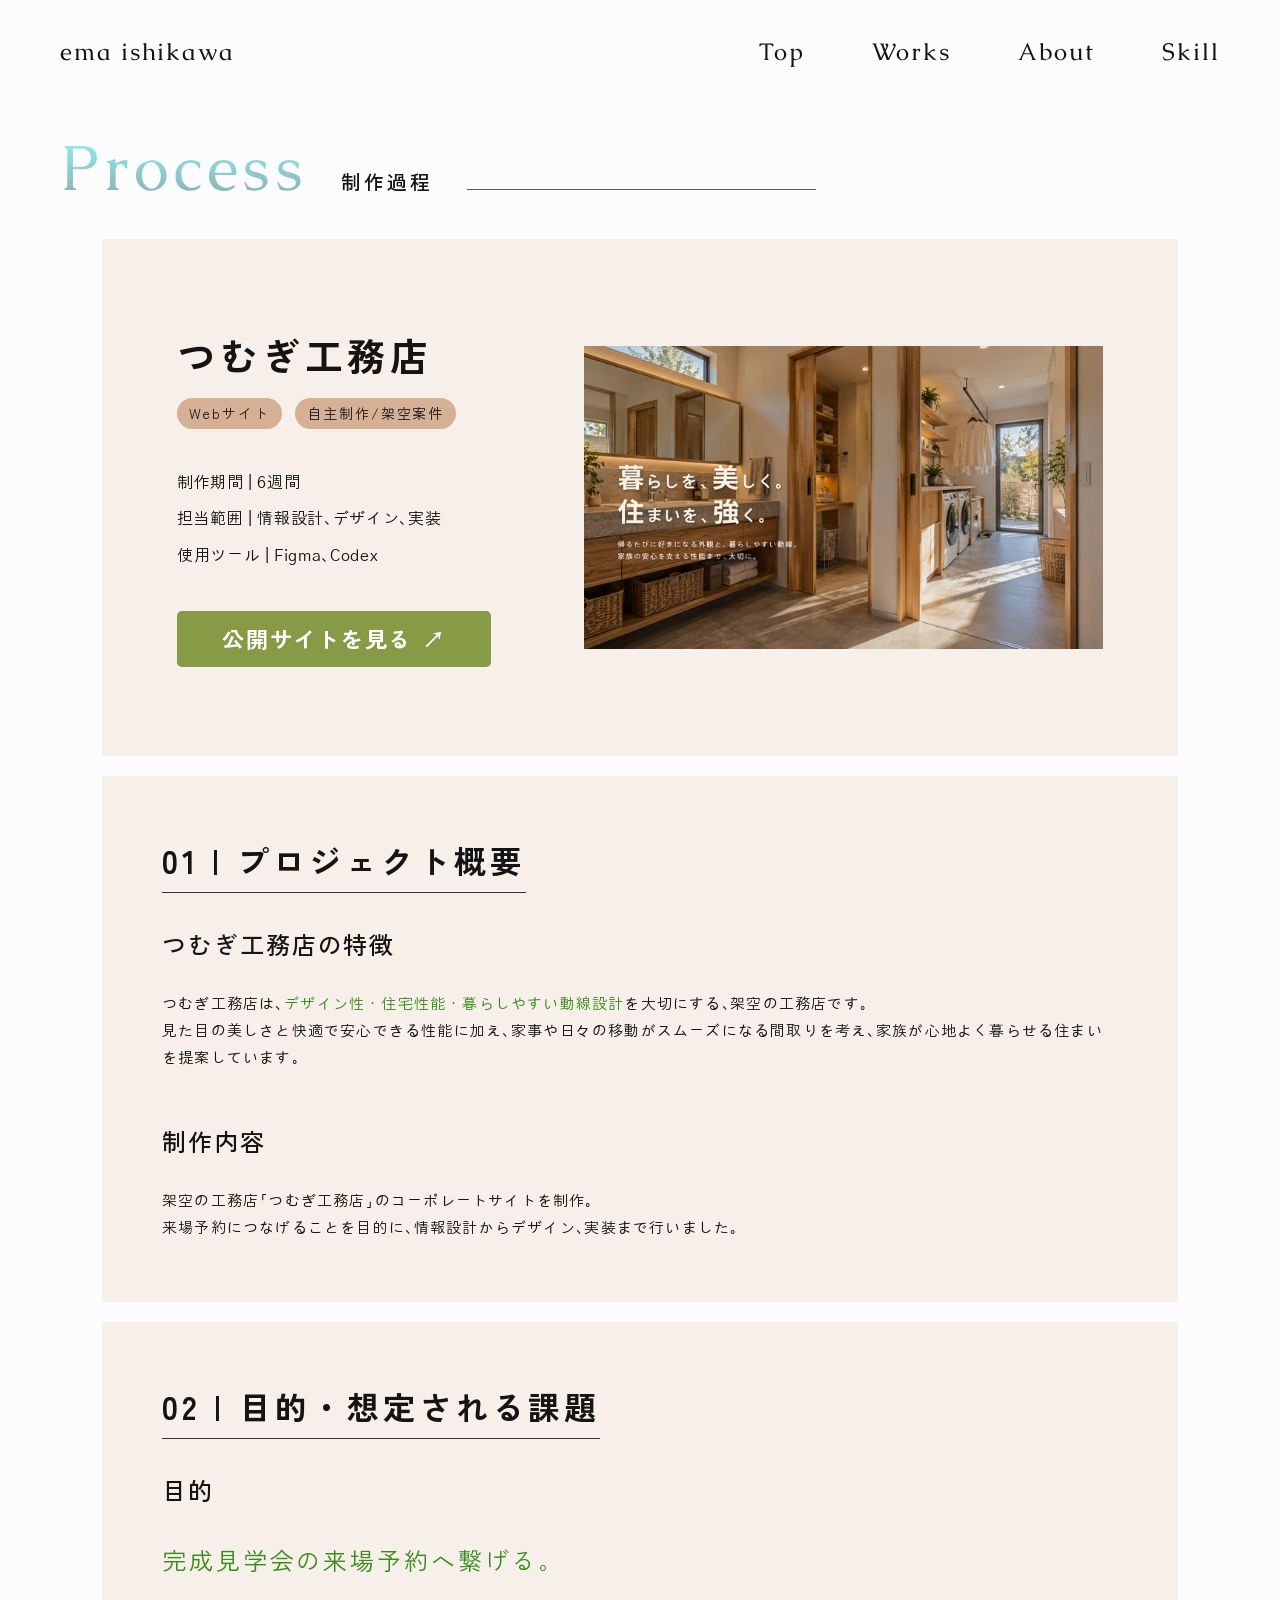
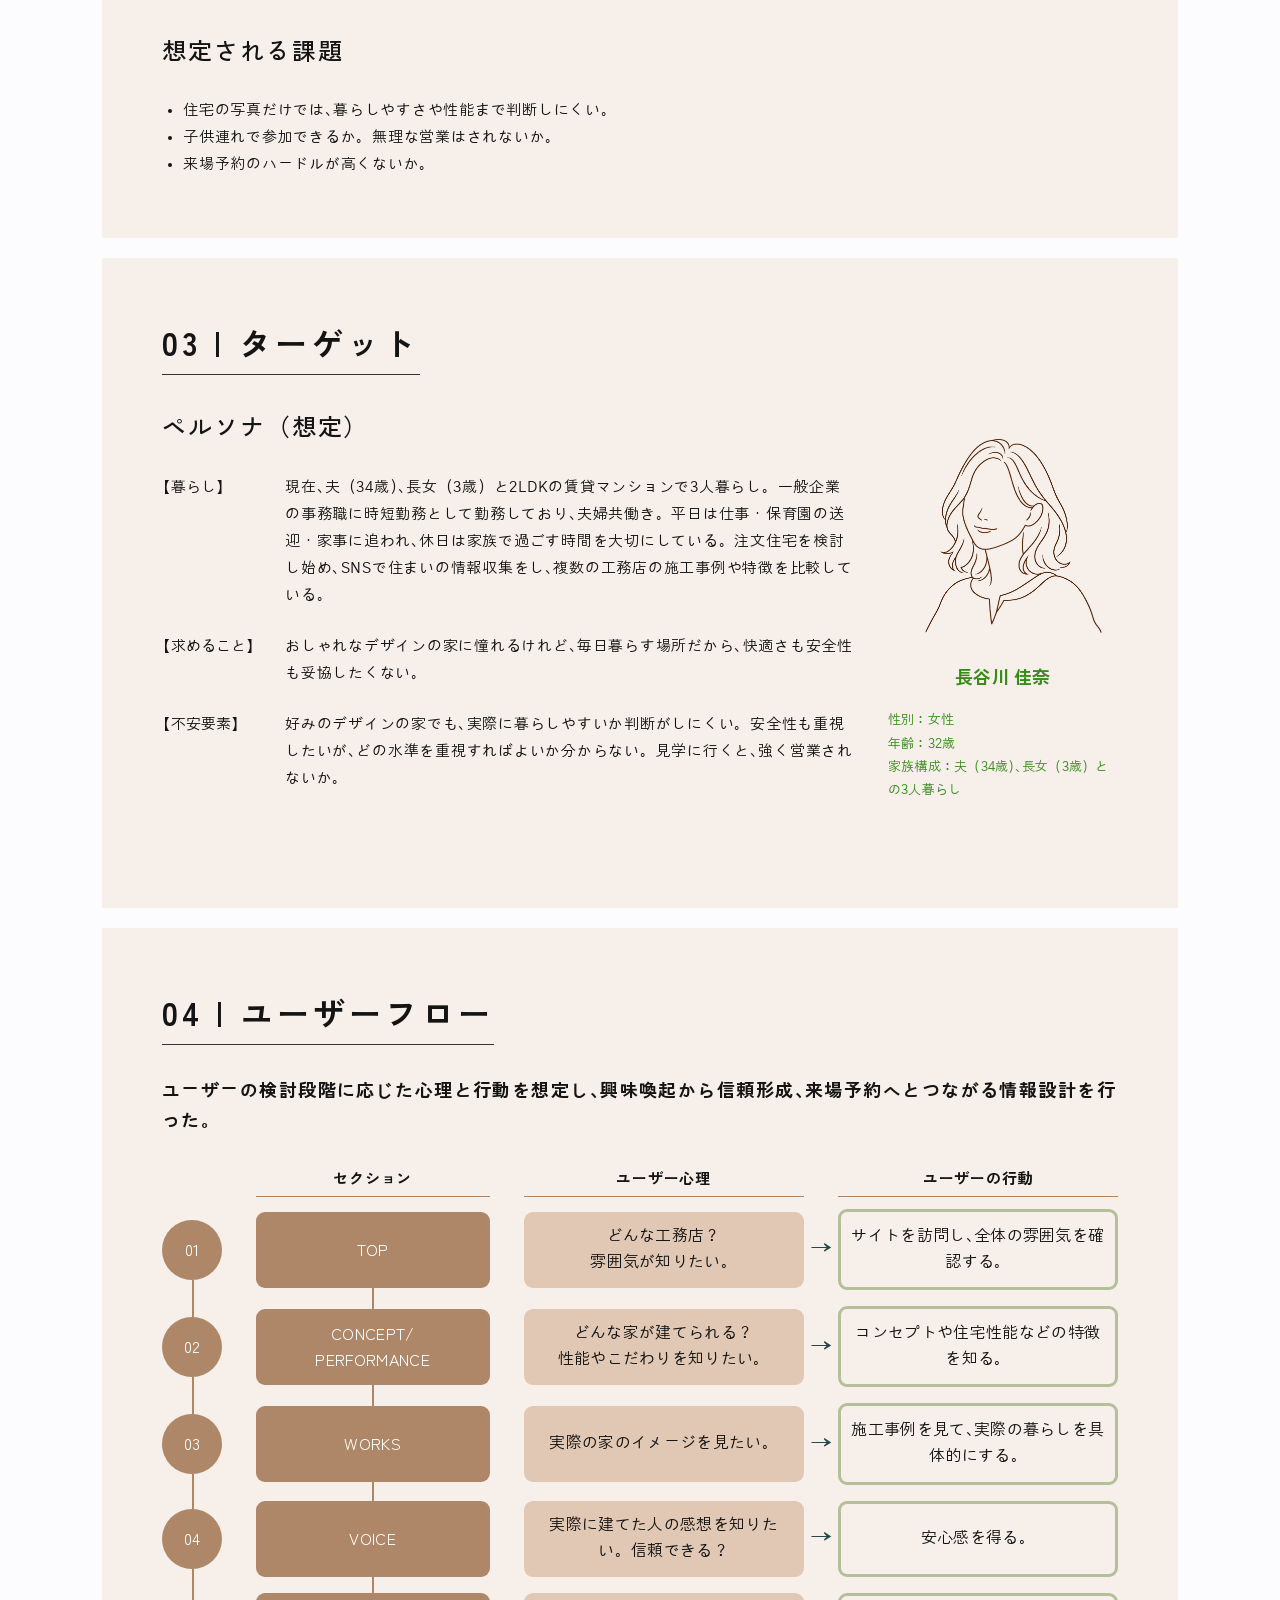
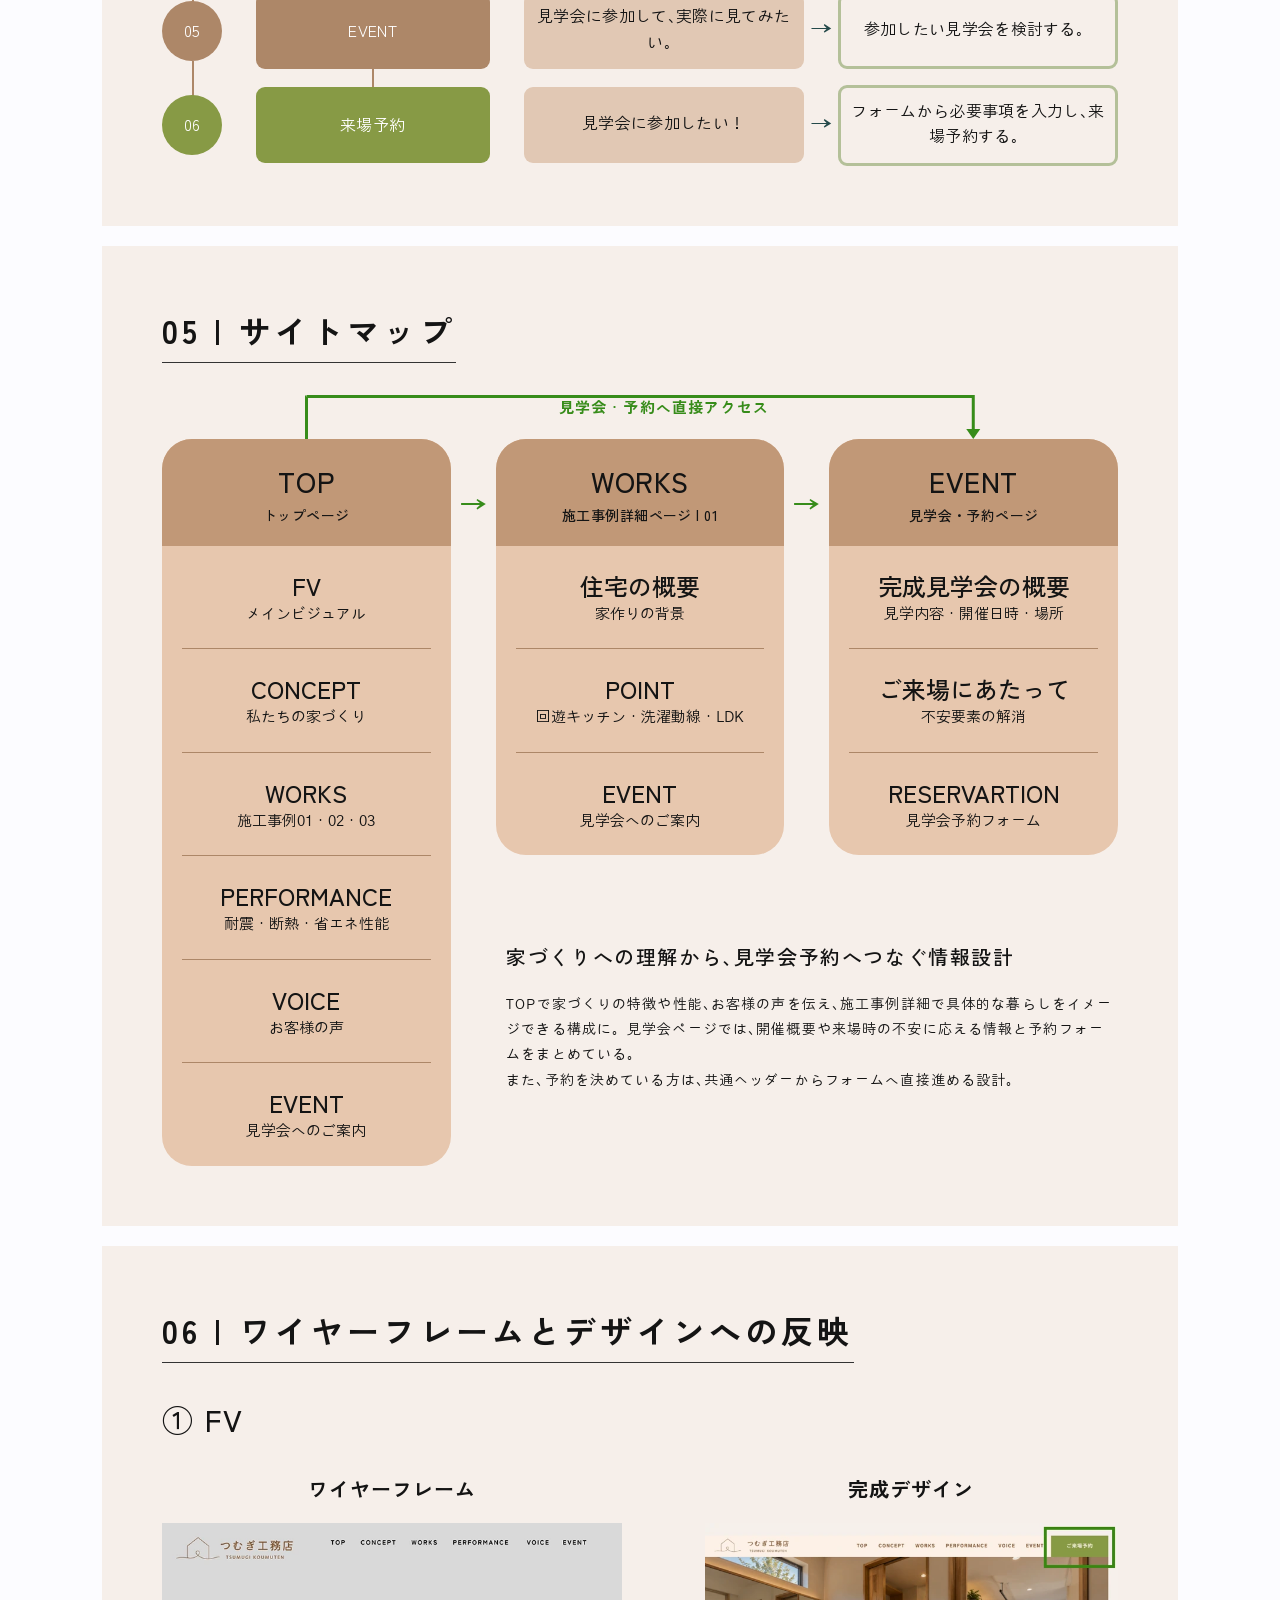
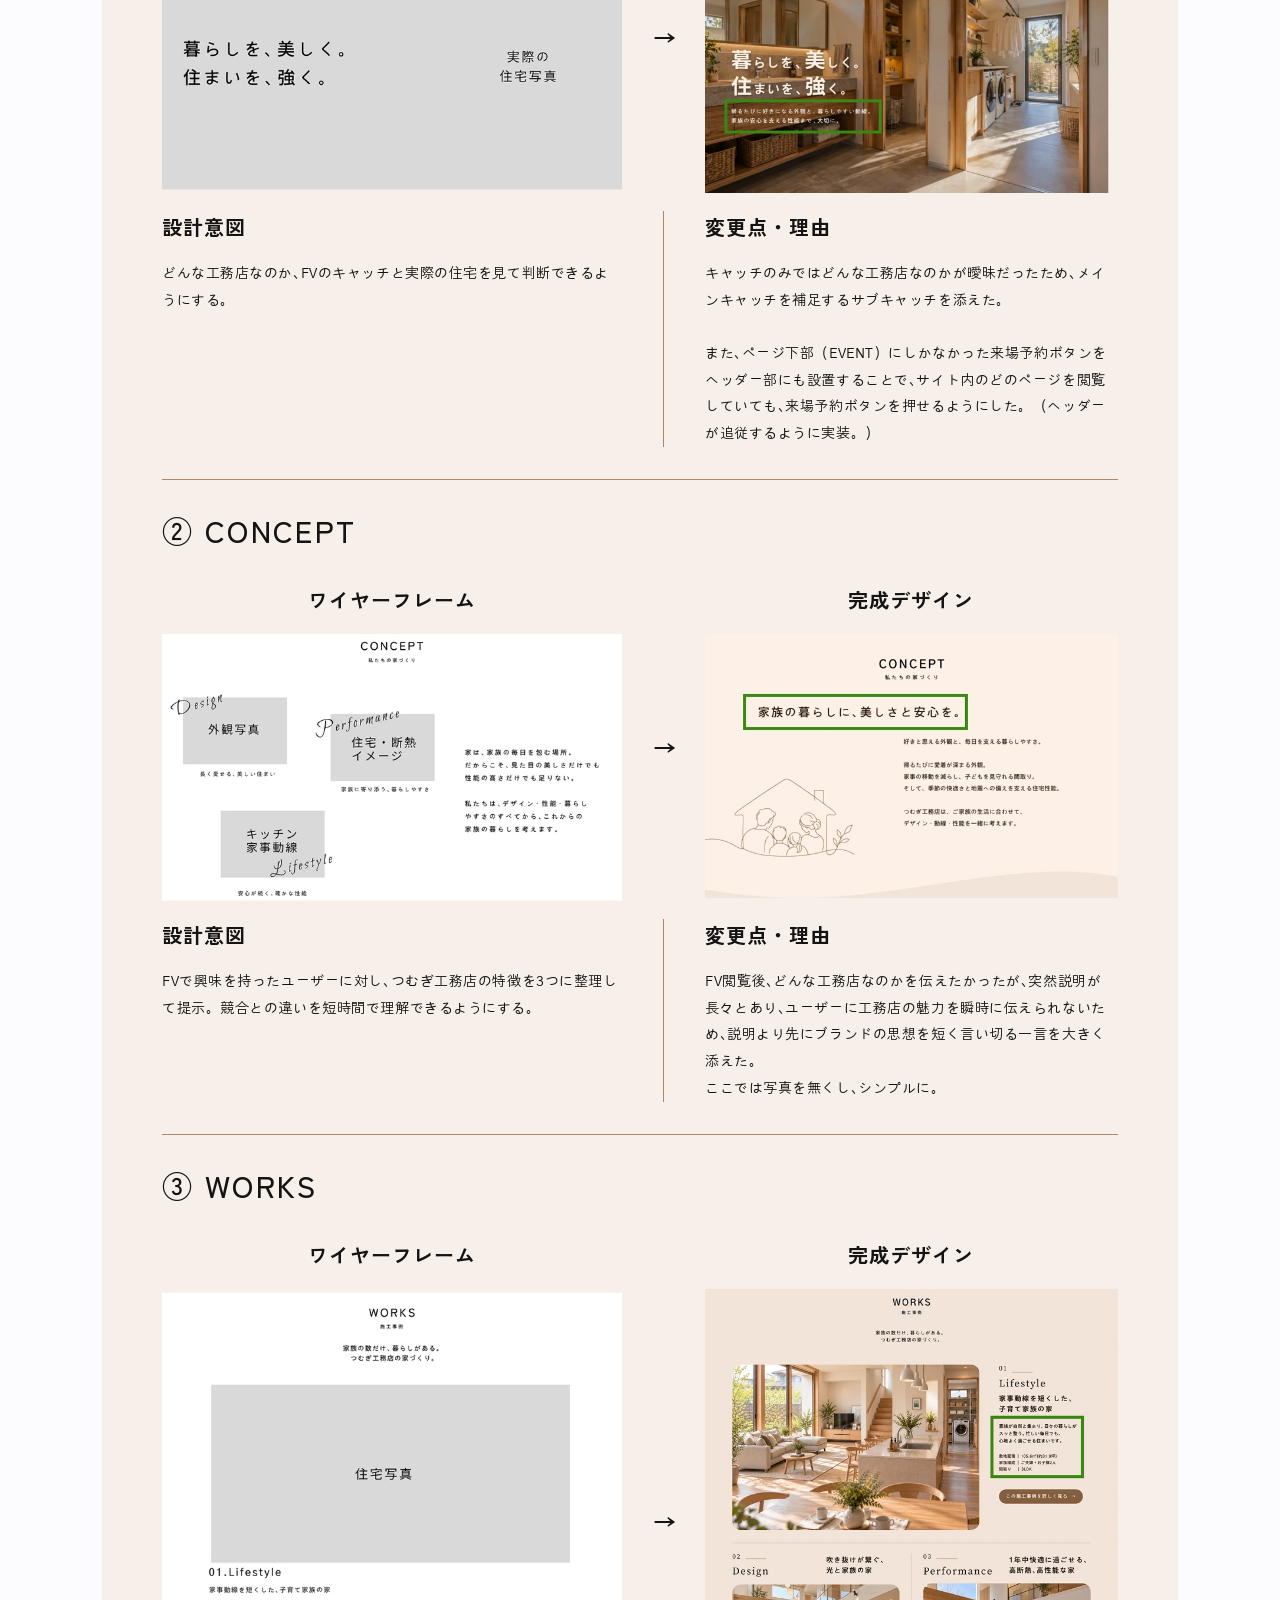
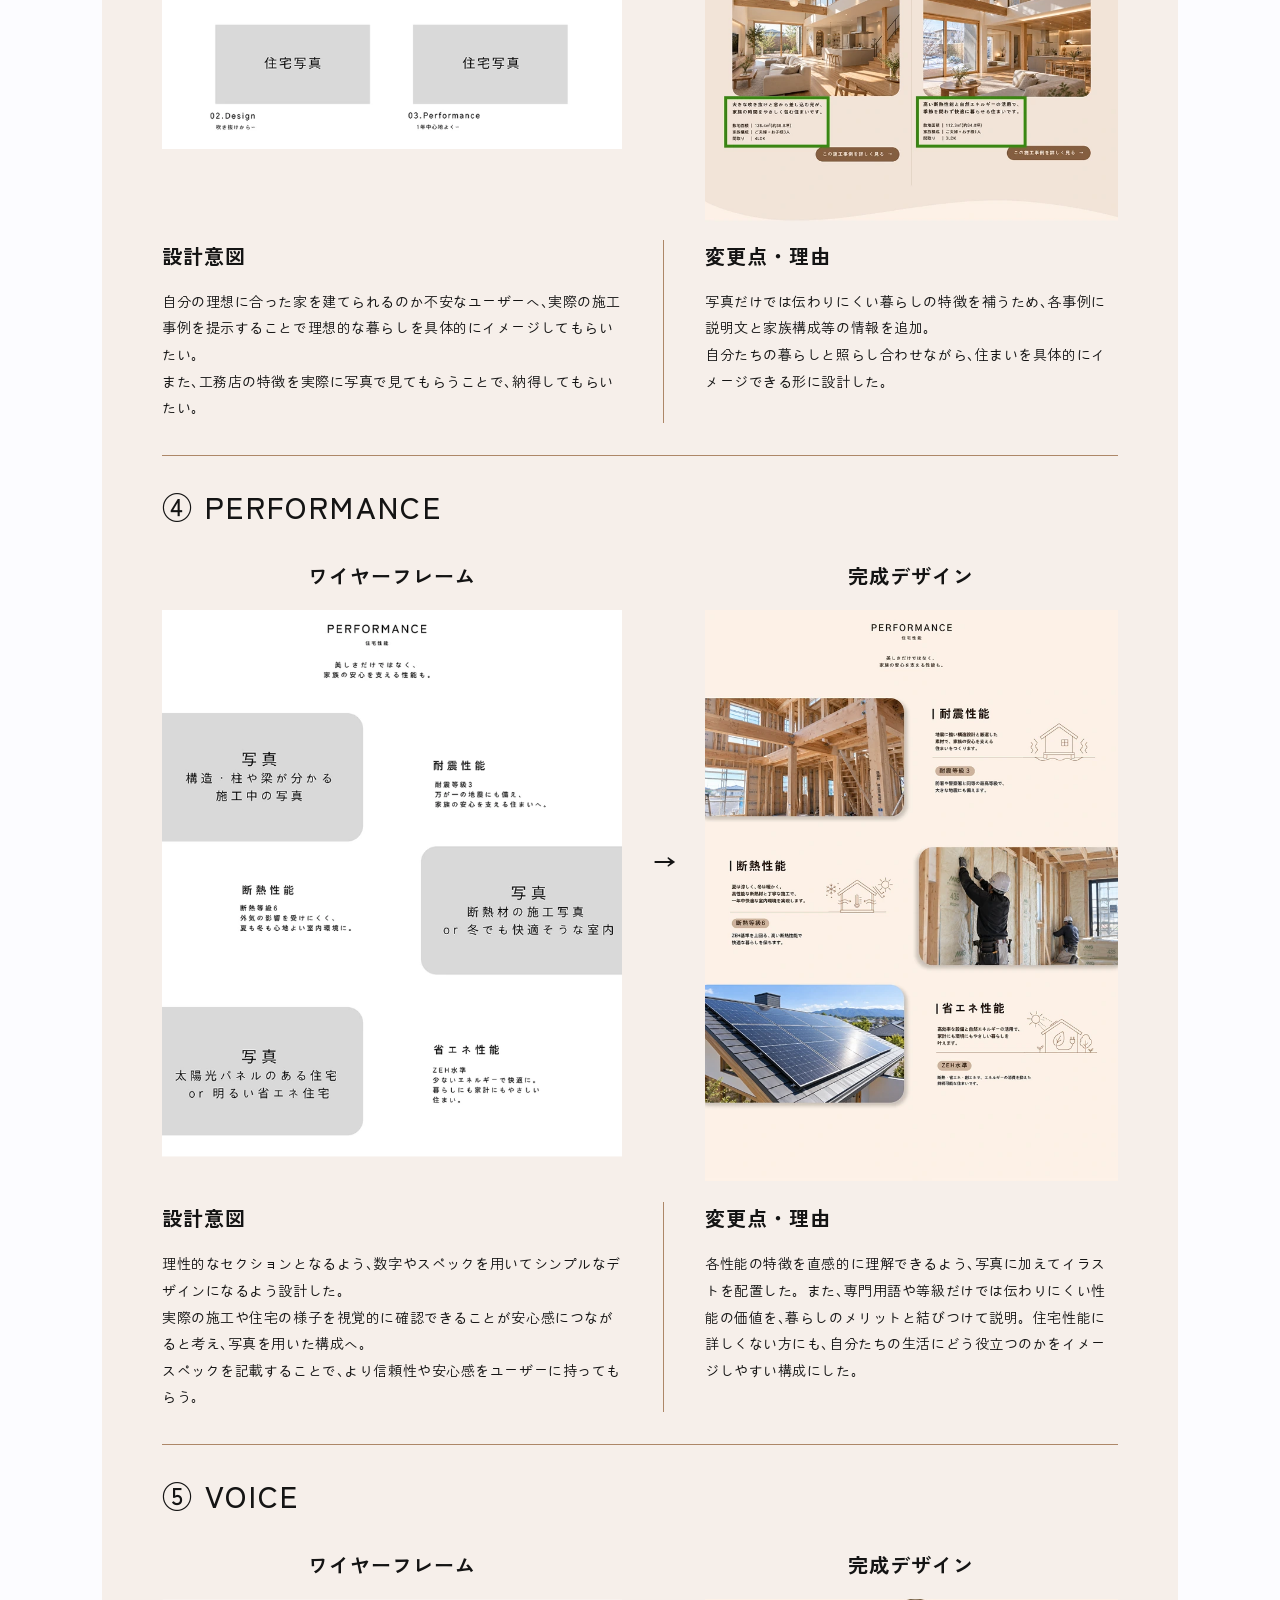
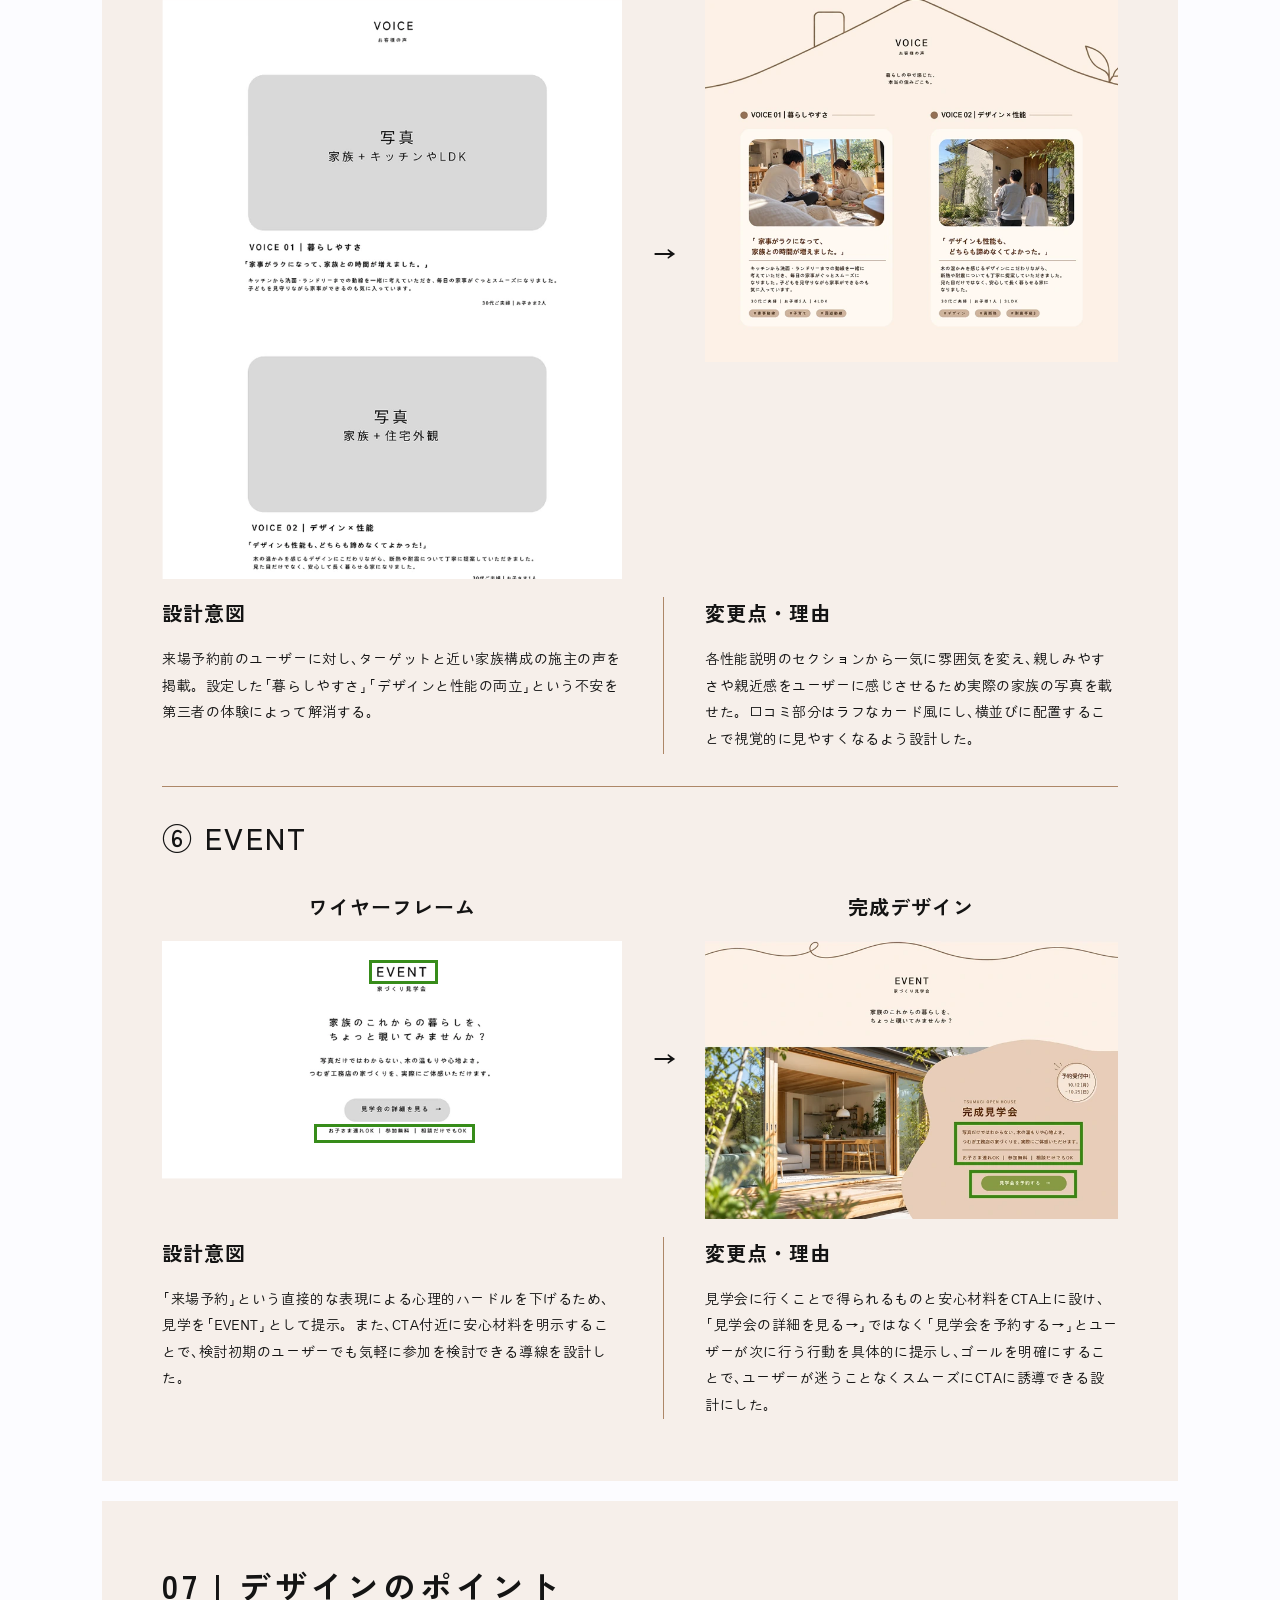
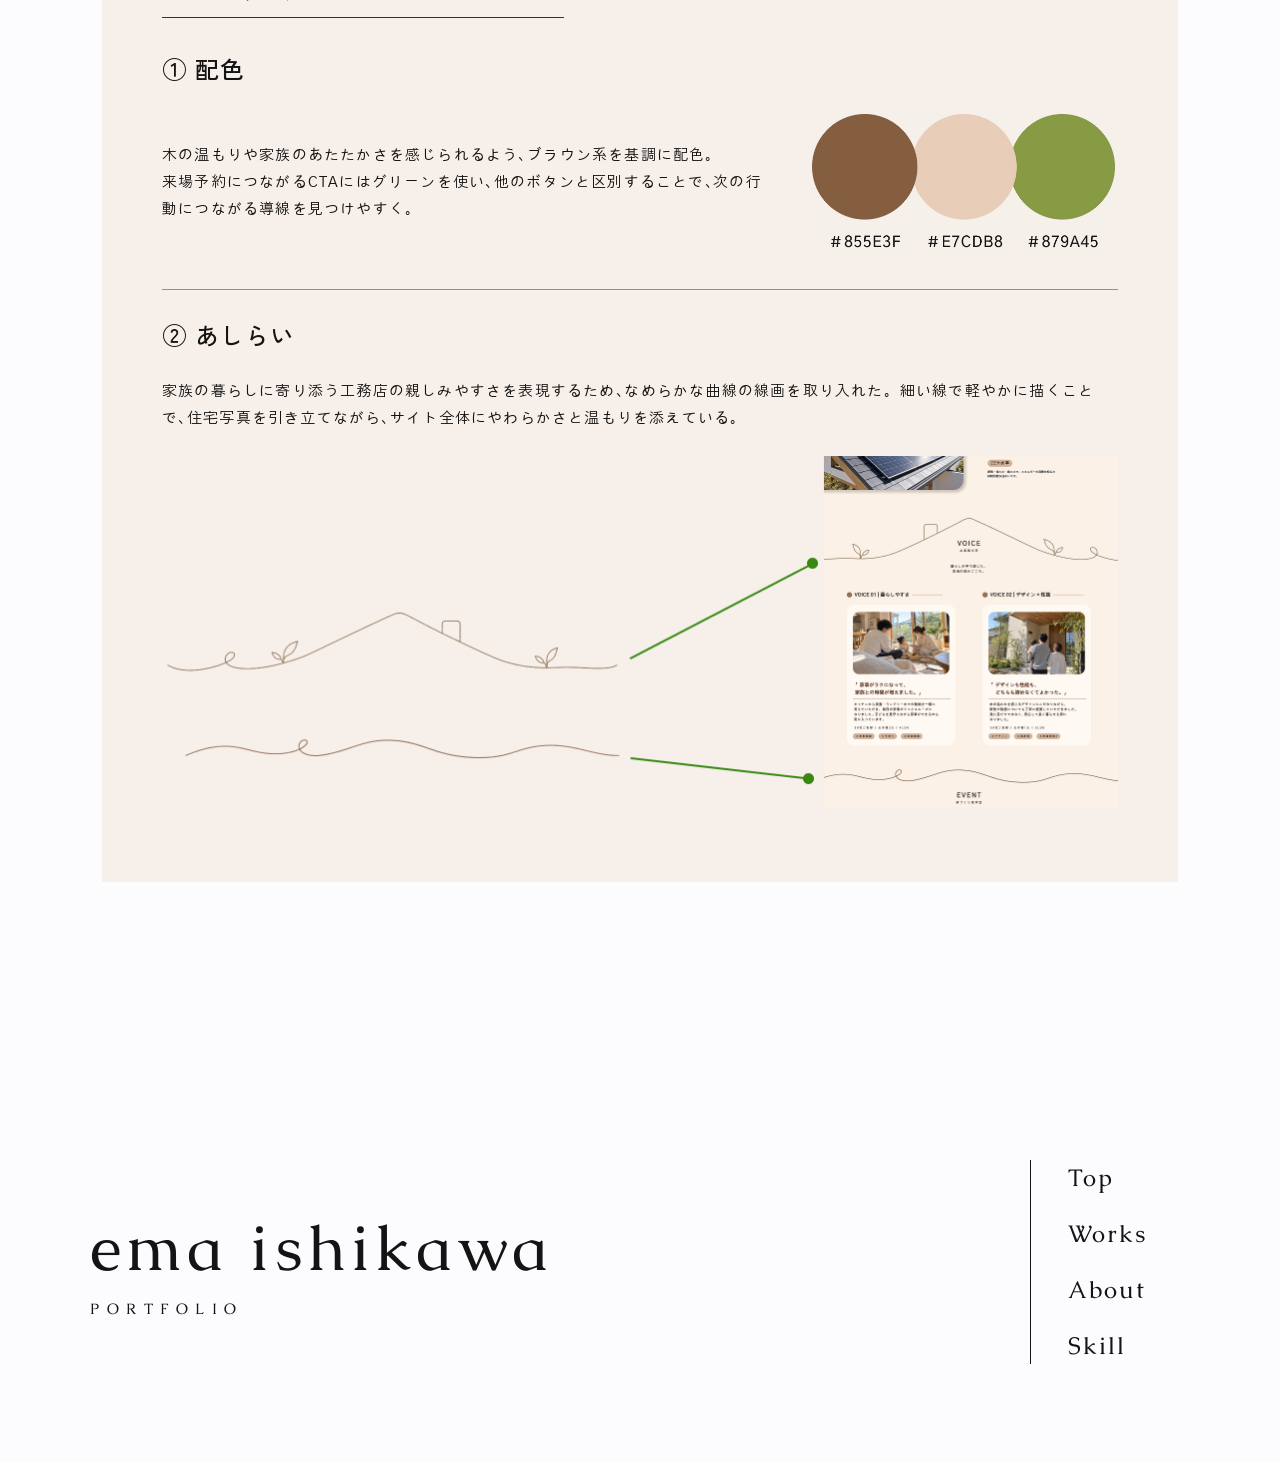
==== commit 5717e6e4: "Fix decoration image path for GitHub Pages Unicode compatibility" ====
--- a/works/tsumugi.html
+++ b/works/tsumugi.html
@@ -274,7 +274,7 @@
 <section class="point">
 <h3>② あしらい</h3>
 <p>家族の暮らしに寄り添う工務店の親しみやすさを表現するため<span class="jp-comma">、</span>なめらかな曲線の線画を取り入れた。細い線で軽やかに描くことで<span class="jp-comma">、</span>住宅写真を引き立てながら<span class="jp-comma">、</span>サイト全体にやわらかさと温もりを添えている。</p>
-<img src="../assets/Process - つむぎ工務店/decoration set.png" width="1918" height="734" alt="家と植物・波の線画と、緑の指示線で示した完成デザインへの配置例" class="decoration-set" style="display:block;width:100%;height:auto;margin-top:24px" loading="lazy" decoding="async">
+<img src="../assets/ui/tsumugi-decoration-set.png" width="1918" height="734" alt="家と植物・波の線画と、緑の指示線で示した完成デザインへの配置例" class="decoration-set" style="display:block;width:100%;height:auto;margin-top:24px" loading="lazy" decoding="async">
 </section>
 </section>
 </div>
